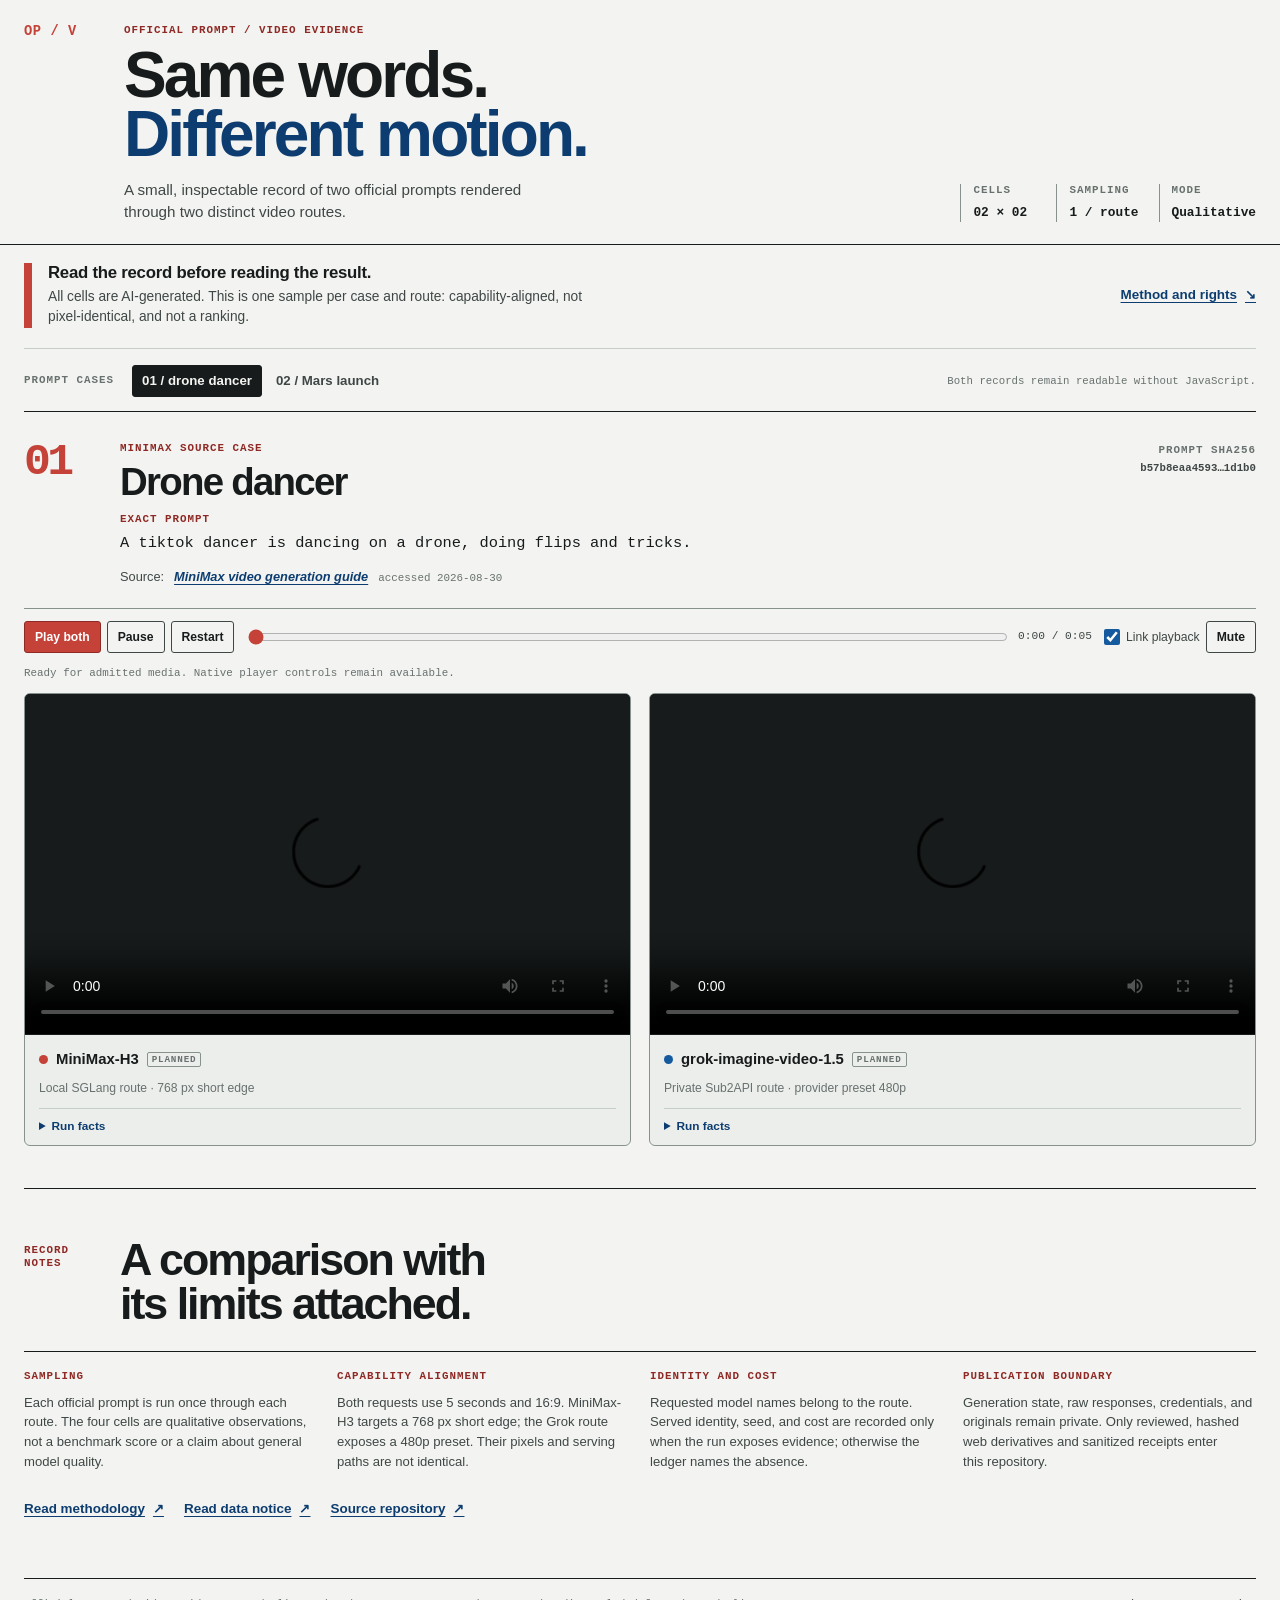
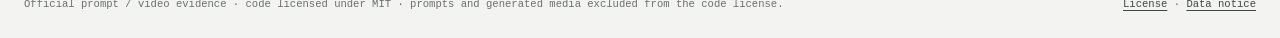
==== video/index.html @ eafdeac8 "feat: add official video evidence gallery" ====
<!doctype html>
<html lang="en">
  <head>
    <meta charset="utf-8">
    <meta name="viewport" content="width=device-width, initial-scale=1">
    <meta name="description" content="A qualitative, capability-aligned comparison of two official video prompts across MiniMax-H3 and grok-imagine-video-1.5.">
    <meta name="referrer" content="no-referrer">
    <meta http-equiv="Content-Security-Policy" content="default-src 'self'; base-uri 'none'; connect-src 'none'; font-src 'self'; form-action 'none'; frame-ancestors 'none'; img-src 'self' data:; media-src 'self'; object-src 'none'; script-src 'self'; style-src 'self'">
    <title>Official prompt / video evidence</title>
    <link rel="stylesheet" href="assets/site.css">
  </head>
  <body>
    <a class="skip-link" href="#comparison">Skip to comparison</a>
    <header class="site-header">
      <div class="shell header-grid">
        <div class="masthead-mark" aria-hidden="true">OP / V</div>
        <div class="masthead-copy">
          <p class="eyebrow">Official prompt / video evidence</p>
          <h1>Same words.<br><span>Different motion.</span></h1>
          <p class="intro">A small, inspectable record of two official prompts rendered through two distinct video routes.</p>
        </div>
        <dl class="header-ledger" aria-label="Repository record">
          <div><dt>Cells</dt><dd>02 × 02</dd></div>
          <div><dt>Sampling</dt><dd>1 / route</dd></div>
          <div><dt>Mode</dt><dd>Qualitative</dd></div>
        </dl>
      </div>
    </header>

    <main id="comparison" class="shell">
      <section class="notice" aria-labelledby="notice-title">
        <div class="notice-rule" aria-hidden="true"></div>
        <div>
          <h2 id="notice-title">Read the record before reading the result.</h2>
          <p>All cells are AI-generated. This is one sample per case and route: capability-aligned, not pixel-identical, and not a ranking.</p>
        </div>
        <a class="text-link" href="#methodology">Method and rights <span aria-hidden="true">↘</span></a>
      </section>

      <nav class="case-nav" aria-label="Prompt cases" data-case-tabs>
        <span class="case-nav-label">Prompt cases</span>
        <div class="case-nav-links">
          <a href="#case-minimax-official-01" data-case-tab="case-minimax-official-01" aria-current="true">01 / drone dancer</a>
          <a href="#case-xai-official-01" data-case-tab="case-xai-official-01">02 / Mars launch</a>
        </div>
        <span class="case-nav-note">Both records remain readable without JavaScript.</span>
      </nav>

      <section class="case-list" aria-label="Official prompt comparisons">
        <article id="case-minimax-official-01" class="case-panel" data-case-panel="case-minimax-official-01">
          <header class="case-heading">
            <div class="case-number" aria-hidden="true">01</div>
            <div class="case-heading-copy">
              <p class="eyebrow">MiniMax source case</p>
              <h2>Drone dancer</h2>
              <p class="prompt-text"><span class="prompt-label">Exact prompt</span>A tiktok dancer is dancing on a drone, doing flips and tricks.</p>
              <p class="citation">Source: <cite><a href="https://platform.minimax.io/docs/guides/video-generation" rel="noreferrer">MiniMax video generation guide</a></cite><span class="citation-date">accessed 2026-08-30</span></p>
            </div>
            <p class="case-hash">prompt sha256<br><code>b57b8eaa4593…1d1b0</code></p>
          </header>

          <section class="video-comparison" data-video-comparison aria-label="Drone dancer output comparison">
            <div class="comparison-toolbar">
              <div class="toolbar-group toolbar-transport" aria-label="Linked playback controls">
                <button type="button" class="control control-primary" data-video-action="play">Play both</button>
                <button type="button" class="control" data-video-action="pause">Pause</button>
                <button type="button" class="control" data-video-action="restart">Restart</button>
              </div>
              <label class="range-wrap">
                <span class="sr-only">Linked timeline</span>
                <input type="range" data-video-seek min="0" max="1000" value="0" step="1" aria-label="Linked timeline, 0 percent">
              </label>
              <output class="time-readout" data-video-time>0:00 / 0:05</output>
              <div class="toolbar-group toolbar-options">
                <label class="check-control"><input type="checkbox" data-video-link checked> <span>Link playback</span></label>
                <button type="button" class="control" data-video-action="mute" aria-pressed="false">Mute</button>
              </div>
            </div>
            <p class="live-status" data-video-status role="status" aria-live="polite">Ready for admitted media. Native player controls remain available.</p>

            <div class="video-grid">
              <figure class="video-cell" data-case-id="minimax-official-01" data-route-id="minimax-h3" data-state="planned">
                <div class="media-frame">
                  <div class="planned-frame" aria-hidden="true"><span class="frame-index">A</span><span>Asset pending admission</span><span class="frame-line"></span></div>
                  <video controls playsinline preload="metadata" poster="media/minimax-official-01--minimax-h3.poster.webp" data-video-player data-provider="MiniMax-H3" aria-label="MiniMax-H3 output for the drone dancer prompt">
                    <source src="media/minimax-official-01--minimax-h3.mp4" type="video/mp4">
                    This MiniMax-H3 video is planned and will appear after private review and admission.
                  </video>
                </div>
                <figcaption>
                  <div class="provider-line"><span class="provider-dot provider-dot-red" aria-hidden="true"></span><strong>MiniMax-H3</strong><span class="state-tag">PLANNED</span></div>
                  <p>Local SGLang route · 768 px short edge</p>
                </figcaption>
                <details class="facts">
                  <summary>Run facts</summary>
                  <dl class="facts-list">
                    <div><dt>Requested</dt><dd>MiniMax-H3</dd></div>
                    <div><dt>Served identity</dt><dd>Recorded at admission</dd></div>
                    <div><dt>Route</dt><dd>Local SGLang · loopback</dd></div>
                    <div><dt>Parameters</dt><dd>5 s · 16:9 · 768 px short edge</dd></div>
                    <div><dt>Seed</dt><dd>Route does not accept seed</dd></div>
                    <div><dt>Cost</dt><dd>Local compute not priced</dd></div>
                  </dl>
                </details>
              </figure>

              <figure class="video-cell" data-case-id="minimax-official-01" data-route-id="grok-video" data-state="planned">
                <div class="media-frame">
                  <div class="planned-frame" aria-hidden="true"><span class="frame-index">B</span><span>Asset pending admission</span><span class="frame-line"></span></div>
                  <video controls playsinline preload="metadata" poster="media/minimax-official-01--grok-video.poster.webp" data-video-player data-provider="grok-imagine-video-1.5" aria-label="grok-imagine-video-1.5 output for the drone dancer prompt">
                    <source src="media/minimax-official-01--grok-video.mp4" type="video/mp4">
                    This grok-imagine-video-1.5 video is planned and will appear after private review and admission.
                  </video>
                </div>
                <figcaption>
                  <div class="provider-line"><span class="provider-dot provider-dot-blue" aria-hidden="true"></span><strong>grok-imagine-video-1.5</strong><span class="state-tag">PLANNED</span></div>
                  <p>Private Sub2API route · provider preset 480p</p>
                </figcaption>
                <details class="facts">
                  <summary>Run facts</summary>
                  <dl class="facts-list">
                    <div><dt>Requested</dt><dd>grok-imagine-video-1.5</dd></div>
                    <div><dt>Served identity</dt><dd>Recorded at admission</dd></div>
                    <div><dt>Route</dt><dd>Private Sub2API · video generations</dd></div>
                    <div><dt>Parameters</dt><dd>5 s · 16:9 · provider preset 480p</dd></div>
                    <div><dt>Seed</dt><dd>Provider-assigned, not exposed</dd></div>
                    <div><dt>Cost</dt><dd>Paid route amount not exposed</dd></div>
                  </dl>
                </details>
              </figure>
            </div>
          </section>
        </article>

        <article id="case-xai-official-01" class="case-panel" data-case-panel="case-xai-official-01">
          <header class="case-heading">
            <div class="case-number" aria-hidden="true">02</div>
            <div class="case-heading-copy">
              <p class="eyebrow">xAI source case</p>
              <h2>Mars launch</h2>
              <p class="prompt-text"><span class="prompt-label">Exact prompt</span>A glowing crystal-powered rocket launching from the red dunes of Mars, ancient alien ruins lighting up in the background as it soars into a sky full of unfamiliar constellations</p>
              <p class="citation">Source: <cite><a href="https://docs.x.ai/developers/model-capabilities/video/generation" rel="noreferrer">xAI video generation guide</a></cite><span class="citation-date">accessed 2026-08-30</span></p>
            </div>
            <p class="case-hash">prompt sha256<br><code>4581e2710884…f54e67</code></p>
          </header>

          <section class="video-comparison" data-video-comparison aria-label="Mars launch output comparison">
            <div class="comparison-toolbar">
              <div class="toolbar-group toolbar-transport" aria-label="Linked playback controls">
                <button type="button" class="control control-primary" data-video-action="play">Play both</button>
                <button type="button" class="control" data-video-action="pause">Pause</button>
                <button type="button" class="control" data-video-action="restart">Restart</button>
              </div>
              <label class="range-wrap">
                <span class="sr-only">Linked timeline</span>
                <input type="range" data-video-seek min="0" max="1000" value="0" step="1" aria-label="Linked timeline, 0 percent">
              </label>
              <output class="time-readout" data-video-time>0:00 / 0:05</output>
              <div class="toolbar-group toolbar-options">
                <label class="check-control"><input type="checkbox" data-video-link checked> <span>Link playback</span></label>
                <button type="button" class="control" data-video-action="mute" aria-pressed="false">Mute</button>
              </div>
            </div>
            <p class="live-status" data-video-status role="status" aria-live="polite">Ready for admitted media. Native player controls remain available.</p>

            <div class="video-grid">
              <figure class="video-cell" data-case-id="xai-official-01" data-route-id="minimax-h3" data-state="planned">
                <div class="media-frame">
                  <div class="planned-frame" aria-hidden="true"><span class="frame-index">A</span><span>Asset pending admission</span><span class="frame-line"></span></div>
                  <video controls playsinline preload="metadata" poster="media/xai-official-01--minimax-h3.poster.webp" data-video-player data-provider="MiniMax-H3" aria-label="MiniMax-H3 output for the Mars launch prompt">
                    <source src="media/xai-official-01--minimax-h3.mp4" type="video/mp4">
                    This MiniMax-H3 video is planned and will appear after private review and admission.
                  </video>
                </div>
                <figcaption>
                  <div class="provider-line"><span class="provider-dot provider-dot-red" aria-hidden="true"></span><strong>MiniMax-H3</strong><span class="state-tag">PLANNED</span></div>
                  <p>Local SGLang route · 768 px short edge</p>
                </figcaption>
                <details class="facts">
                  <summary>Run facts</summary>
                  <dl class="facts-list">
                    <div><dt>Requested</dt><dd>MiniMax-H3</dd></div>
                    <div><dt>Served identity</dt><dd>Recorded at admission</dd></div>
                    <div><dt>Route</dt><dd>Local SGLang · loopback</dd></div>
                    <div><dt>Parameters</dt><dd>5 s · 16:9 · 768 px short edge</dd></div>
                    <div><dt>Seed</dt><dd>Route does not accept seed</dd></div>
                    <div><dt>Cost</dt><dd>Local compute not priced</dd></div>
                  </dl>
                </details>
              </figure>

              <figure class="video-cell" data-case-id="xai-official-01" data-route-id="grok-video" data-state="planned">
                <div class="media-frame">
                  <div class="planned-frame" aria-hidden="true"><span class="frame-index">B</span><span>Asset pending admission</span><span class="frame-line"></span></div>
                  <video controls playsinline preload="metadata" poster="media/xai-official-01--grok-video.poster.webp" data-video-player data-provider="grok-imagine-video-1.5" aria-label="grok-imagine-video-1.5 output for the Mars launch prompt">
                    <source src="media/xai-official-01--grok-video.mp4" type="video/mp4">
                    This grok-imagine-video-1.5 video is planned and will appear after private review and admission.
                  </video>
                </div>
                <figcaption>
                  <div class="provider-line"><span class="provider-dot provider-dot-blue" aria-hidden="true"></span><strong>grok-imagine-video-1.5</strong><span class="state-tag">PLANNED</span></div>
                  <p>Private Sub2API route · provider preset 480p</p>
                </figcaption>
                <details class="facts">
                  <summary>Run facts</summary>
                  <dl class="facts-list">
                    <div><dt>Requested</dt><dd>grok-imagine-video-1.5</dd></div>
                    <div><dt>Served identity</dt><dd>Recorded at admission</dd></div>
                    <div><dt>Route</dt><dd>Private Sub2API · video generations</dd></div>
                    <div><dt>Parameters</dt><dd>5 s · 16:9 · provider preset 480p</dd></div>
                    <div><dt>Seed</dt><dd>Provider-assigned, not exposed</dd></div>
                    <div><dt>Cost</dt><dd>Paid route amount not exposed</dd></div>
                  </dl>
                </details>
              </figure>
            </div>
          </section>
        </article>
      </section>

      <section class="methodology" id="methodology" aria-labelledby="methodology-title">
        <div class="methodology-heading">
          <p class="eyebrow">Record notes</p>
          <h2 id="methodology-title">A comparison with its limits attached.</h2>
        </div>
        <div class="methodology-grid">
          <div>
            <h3>Sampling</h3>
            <p>Each official prompt is run once through each route. The four cells are qualitative observations, not a benchmark score or a claim about general model quality.</p>
          </div>
          <div>
            <h3>Capability alignment</h3>
            <p>Both requests use 5 seconds and 16:9. MiniMax-H3 targets a 768 px short edge; the Grok route exposes a 480p preset. Their pixels and serving paths are not identical.</p>
          </div>
          <div>
            <h3>Identity and cost</h3>
            <p>Requested model names belong to the route. Served identity, seed, and cost are recorded only when the run exposes evidence; otherwise the ledger names the absence.</p>
          </div>
          <div>
            <h3>Publication boundary</h3>
            <p>Generation state, raw responses, credentials, and originals remain private. Only reviewed, hashed web derivatives and sanitized receipts enter this repository.</p>
          </div>
        </div>
        <p class="methodology-links"><a class="text-link" href="METHODOLOGY.md">Read methodology <span aria-hidden="true">↗</span></a><a class="text-link" href="DATA_NOTICE.md">Read data notice <span aria-hidden="true">↗</span></a><a class="text-link" href="https://github.com/oldwinter/official-prompt-video-gallery" rel="noreferrer">Source repository <span aria-hidden="true">↗</span></a></p>
      </section>
    </main>

    <footer class="site-footer shell">
      <p>Official prompt / video evidence · code licensed under MIT · prompts and generated media excluded from the code license.</p>
      <p><a href="LICENSE">License</a> <span aria-hidden="true">·</span> <a href="DATA_NOTICE.md">Data notice</a></p>
    </footer>

    <script type="module" src="assets/video-controls.js"></script>
  </body>
</html>
---- video/assets/site.css ----
:root {
  --paper: #f3f4f1;
  --paper-deep: #e6e9e5;
  --paper-quiet: #eceeeb;
  --ink: #171b1b;
  --ink-soft: #3f4746;
  --muted: #68716f;
  --line: #c5cdca;
  --line-strong: #87928f;
  --signal: #c44238;
  --signal-dark: #8f2925;
  --cobalt: #155a9f;
  --cobalt-dark: #0d3d70;
  --white: #ffffff;
  --focus: #0b5fcc;
  --radius-control: 3px;
  --radius-frame: 6px;
  --shadow-menu: 0 12px 28px rgba(23, 27, 27, 0.14);
}

* {
  box-sizing: border-box;
}

html {
  background: var(--paper);
  color: var(--ink);
  scroll-behavior: smooth;
}

body {
  min-width: 320px;
  margin: 0;
  background: var(--paper);
  font-family: "IBM Plex Sans", "Helvetica Neue", sans-serif;
  font-size: 1rem;
  line-height: 1.5;
  text-wrap: pretty;
}

a {
  color: inherit;
}

a:focus-visible,
button:focus-visible,
input:focus-visible,
summary:focus-visible,
video:focus-visible {
  outline: 3px solid var(--focus);
  outline-offset: 3px;
}

button,
input {
  font: inherit;
}

button {
  cursor: pointer;
}

button:disabled {
  cursor: not-allowed;
  opacity: 0.52;
}

.shell {
  width: min(1240px, calc(100% - 48px));
  margin-inline: auto;
}

.skip-link {
  position: fixed;
  z-index: 20;
  top: 12px;
  left: 16px;
  padding: 8px 12px;
  transform: translateY(-180%);
  border: 2px solid var(--ink);
  background: var(--paper);
  color: var(--ink);
  font-weight: 650;
  text-decoration: none;
}

.skip-link:focus {
  transform: translateY(0);
}

.site-header {
  border-bottom: 1px solid var(--ink);
  background: var(--paper);
}

.header-grid {
  display: grid;
  grid-template-columns: 72px minmax(0, 1fr) auto;
  gap: 28px;
  align-items: end;
  min-height: 132px;
  padding-block: 24px 20px;
}

.masthead-mark {
  align-self: start;
  color: var(--signal);
  font-family: "IBM Plex Mono", "SFMono-Regular", Consolas, monospace;
  font-size: 0.86rem;
  font-weight: 700;
  letter-spacing: 0.04em;
  line-height: 1.1;
}

.eyebrow,
.case-nav-label,
.prompt-label,
.frame-index,
.state-tag,
.header-ledger dt,
.case-hash,
.facts-list dt,
.methodology-grid h3 {
  font-family: "IBM Plex Mono", "SFMono-Regular", Consolas, monospace;
  font-size: 0.68rem;
  font-weight: 700;
  letter-spacing: 0.09em;
  line-height: 1.25;
  text-transform: uppercase;
}

.eyebrow {
  margin: 0 0 8px;
  color: var(--signal-dark);
}

.masthead-copy h1 {
  max-width: 14ch;
  margin: 0;
  font-size: clamp(2.15rem, 5vw, 4.15rem);
  font-weight: 680;
  letter-spacing: -0.045em;
  line-height: 0.93;
  text-wrap: balance;
}

.masthead-copy h1 span {
  color: var(--cobalt-dark);
}

.intro {
  max-width: 48ch;
  margin: 14px 0 0;
  color: var(--ink-soft);
  font-size: 0.95rem;
}

.header-ledger {
  display: grid;
  grid-template-columns: repeat(3, auto);
  gap: 20px;
  margin: 0;
  padding: 0 0 2px;
}

.header-ledger div {
  min-width: 76px;
  border-left: 1px solid var(--line-strong);
  padding-left: 12px;
}

.header-ledger dt {
  margin-bottom: 5px;
  color: var(--muted);
}

.header-ledger dd {
  margin: 0;
  color: var(--ink);
  font-family: "IBM Plex Mono", "SFMono-Regular", Consolas, monospace;
  font-size: 0.8rem;
  font-weight: 700;
}

.notice {
  display: grid;
  grid-template-columns: 8px minmax(0, 1fr) auto;
  gap: 16px;
  align-items: center;
  border-bottom: 1px solid var(--line);
  padding: 18px 0 20px;
}

.notice-rule {
  align-self: stretch;
  min-height: 46px;
  background: var(--signal);
}

.notice h2 {
  margin: 0;
  font-size: 1.05rem;
  font-weight: 650;
  letter-spacing: -0.015em;
  line-height: 1.15;
}

.notice p {
  max-width: 72ch;
  margin: 4px 0 0;
  color: var(--ink-soft);
  font-size: 0.86rem;
}

.text-link {
  display: inline-flex;
  gap: 8px;
  align-items: baseline;
  color: var(--cobalt-dark);
  font-size: 0.84rem;
  font-weight: 650;
  text-underline-offset: 3px;
}

.text-link:hover {
  color: var(--signal-dark);
}

.case-nav {
  display: flex;
  gap: 18px;
  align-items: center;
  border-bottom: 1px solid var(--ink);
  padding: 16px 0 14px;
}

.case-nav-label {
  flex: 0 0 auto;
  color: var(--muted);
}

.case-nav-links {
  display: flex;
  gap: 4px;
  flex-wrap: wrap;
}

.case-nav-links a {
  display: inline-block;
  border: 1px solid transparent;
  border-radius: var(--radius-control);
  padding: 5px 9px;
  color: var(--ink-soft);
  font-size: 0.83rem;
  font-weight: 650;
  text-decoration: none;
  transition: background-color 160ms ease, border-color 160ms ease, color 160ms ease;
}

.case-nav-links a:hover,
.case-nav-links a[aria-current="true"] {
  border-color: var(--ink);
  background: var(--ink);
  color: var(--paper);
}

.case-nav-note {
  margin-left: auto;
  color: var(--muted);
  font-family: "IBM Plex Mono", "SFMono-Regular", Consolas, monospace;
  font-size: 0.67rem;
  text-align: right;
}

.case-list {
  padding-top: 0;
}

.case-panel {
  border-bottom: 1px solid var(--ink);
  padding: 30px 0 42px;
}

.case-panel[hidden] {
  display: none;
}

.case-heading {
  display: grid;
  grid-template-columns: 72px minmax(0, 1fr) minmax(145px, auto);
  gap: 24px;
  align-items: start;
  margin-bottom: 22px;
}

.case-number {
  color: var(--signal);
  font-family: "IBM Plex Mono", "SFMono-Regular", Consolas, monospace;
  font-size: 2.8rem;
  font-weight: 700;
  letter-spacing: -0.08em;
  line-height: 0.9;
}

.case-heading h2 {
  margin: 0;
  color: var(--ink);
  font-size: clamp(1.65rem, 3vw, 2.55rem);
  font-weight: 670;
  letter-spacing: -0.045em;
  line-height: 0.98;
  text-wrap: balance;
}

.prompt-text {
  max-width: 70ch;
  margin: 12px 0 0;
  color: var(--ink);
  font-family: "IBM Plex Mono", "SFMono-Regular", Consolas, monospace;
  font-size: clamp(0.82rem, 1.2vw, 0.96rem);
  line-height: 1.5;
}

.prompt-label {
  display: block;
  margin-bottom: 5px;
  color: var(--signal-dark);
}

.citation {
  display: flex;
  gap: 10px;
  align-items: baseline;
  flex-wrap: wrap;
  margin: 12px 0 0;
  color: var(--ink-soft);
  font-size: 0.8rem;
}

.citation a {
  color: var(--cobalt-dark);
  font-weight: 650;
  text-underline-offset: 3px;
}

.citation-date {
  color: var(--muted);
  font-family: "IBM Plex Mono", "SFMono-Regular", Consolas, monospace;
  font-size: 0.68rem;
}

.case-hash {
  margin: 2px 0 0;
  color: var(--muted);
  text-align: right;
}

.case-hash code {
  display: inline-block;
  margin-top: 5px;
  color: var(--ink-soft);
  font: inherit;
  font-size: 0.67rem;
  letter-spacing: 0;
  text-transform: none;
}

.video-comparison {
  border-top: 1px solid var(--line-strong);
}

.comparison-toolbar {
  display: grid;
  grid-template-columns: auto minmax(130px, 1fr) auto auto;
  gap: 12px;
  align-items: center;
  padding: 12px 0;
}

.toolbar-group {
  display: flex;
  gap: 6px;
  align-items: center;
  flex-wrap: wrap;
}

.toolbar-options {
  justify-content: flex-end;
}

.control {
  min-height: 32px;
  border: 1px solid var(--ink-soft);
  border-radius: var(--radius-control);
  padding: 5px 10px;
  background: transparent;
  color: var(--ink);
  font-size: 0.76rem;
  font-weight: 650;
  transition: background-color 160ms ease, color 160ms ease, border-color 160ms ease, transform 160ms ease;
}

.control:hover {
  border-color: var(--ink);
  background: var(--paper-deep);
}

.control:active {
  transform: translateY(1px);
}

.control-primary {
  border-color: var(--signal-dark);
  background: var(--signal);
  color: var(--white);
}

.control-primary:hover {
  border-color: var(--signal-dark);
  background: var(--signal-dark);
  color: var(--white);
}

.check-control {
  display: inline-flex;
  gap: 6px;
  align-items: center;
  color: var(--ink-soft);
  font-size: 0.76rem;
  white-space: nowrap;
}

.check-control input {
  width: 16px;
  height: 16px;
  margin: 0;
  accent-color: var(--cobalt);
}

.range-wrap {
  display: block;
  min-width: 90px;
}

[data-video-seek] {
  display: block;
  width: 100%;
  accent-color: var(--signal);
}

.time-readout {
  min-width: 72px;
  color: var(--ink-soft);
  font-family: "IBM Plex Mono", "SFMono-Regular", Consolas, monospace;
  font-size: 0.7rem;
  text-align: right;
  white-space: nowrap;
}

.live-status {
  min-height: 1.4em;
  margin: 0 0 12px;
  color: var(--muted);
  font-family: "IBM Plex Mono", "SFMono-Regular", Consolas, monospace;
  font-size: 0.68rem;
}

.live-status[data-status-kind="error"] {
  color: var(--signal-dark);
}

.live-status[data-status-kind="active"] {
  color: var(--cobalt-dark);
}

.video-grid {
  display: grid;
  grid-template-columns: repeat(2, minmax(0, 1fr));
  gap: 18px;
}

.video-cell {
  min-width: 0;
  margin: 0;
  border: 1px solid var(--line-strong);
  border-radius: var(--radius-frame);
  background: var(--paper-quiet);
  overflow: hidden;
}

.media-frame {
  position: relative;
  aspect-ratio: 16 / 9;
  min-height: 150px;
  background: var(--ink);
  overflow: hidden;
}

.media-frame video {
  position: relative;
  z-index: 1;
  display: block;
  width: 100%;
  height: 100%;
  border: 0;
  background: var(--ink);
  object-fit: contain;
}

.planned-frame {
  position: absolute;
  z-index: 0;
  inset: 0;
  display: grid;
  grid-template-columns: auto 1fr;
  grid-template-rows: 1fr auto;
  gap: 12px;
  align-items: end;
  padding: 16px;
  background: var(--ink);
  color: var(--paper);
  font-family: "IBM Plex Mono", "SFMono-Regular", Consolas, monospace;
  font-size: 0.74rem;
  letter-spacing: 0.02em;
}

.planned-frame .frame-index {
  align-self: start;
  color: var(--signal);
  font-size: 1rem;
}

.frame-line {
  grid-column: 1 / -1;
  width: 100%;
  height: 1px;
  background: var(--line-strong);
}

.video-cell[data-state="generated"] .planned-frame {
  display: none;
}

.video-cell figcaption {
  padding: 13px 14px 11px;
}

.provider-line {
  display: flex;
  gap: 8px;
  align-items: center;
  min-height: 1.5em;
}

.provider-line strong {
  min-width: 0;
  overflow-wrap: anywhere;
  font-size: 0.93rem;
  font-weight: 700;
  line-height: 1.15;
}

.provider-dot {
  display: inline-block;
  flex: 0 0 auto;
  width: 9px;
  height: 9px;
  border-radius: 50%;
}

.provider-dot-red {
  background: var(--signal);
}

.provider-dot-blue {
  background: var(--cobalt);
}

.state-tag {
  flex: 0 0 auto;
  border: 1px solid var(--line-strong);
  border-radius: 2px;
  padding: 2px 4px;
  color: var(--muted);
  font-size: 0.58rem;
  line-height: 1;
}

.video-cell figcaption > p {
  margin: 7px 0 0;
  color: var(--muted);
  font-size: 0.76rem;
}

.facts {
  border-top: 1px solid var(--line);
  margin: 0 14px;
}

.facts summary {
  padding: 9px 0;
  color: var(--cobalt-dark);
  cursor: pointer;
  font-size: 0.74rem;
  font-weight: 650;
}

.facts-list {
  display: grid;
  gap: 7px;
  margin: 0 0 14px;
}

.facts-list div {
  display: grid;
  grid-template-columns: 112px minmax(0, 1fr);
  gap: 9px;
  padding-top: 7px;
  border-top: 1px solid var(--line);
}

.facts-list dt {
  color: var(--muted);
  font-size: 0.59rem;
}

.facts-list dd {
  margin: 0;
  color: var(--ink-soft);
  font-size: 0.76rem;
}

.methodology {
  padding: 48px 0 58px;
}

.methodology-heading {
  display: grid;
  grid-template-columns: 72px minmax(0, 1fr);
  gap: 24px;
  align-items: start;
  margin-bottom: 25px;
}

.methodology-heading .eyebrow {
  margin-top: 7px;
}

.methodology h2 {
  max-width: 20ch;
  margin: 0;
  font-size: clamp(1.7rem, 3.5vw, 2.9rem);
  font-weight: 670;
  letter-spacing: -0.045em;
  line-height: 1;
  text-wrap: balance;
}

.methodology-grid {
  display: grid;
  grid-template-columns: repeat(4, minmax(0, 1fr));
  gap: 20px;
  border-top: 1px solid var(--ink);
  padding-top: 18px;
}

.methodology-grid h3 {
  margin: 0 0 9px;
  color: var(--signal-dark);
}

.methodology-grid p {
  margin: 0;
  color: var(--ink-soft);
  font-size: 0.82rem;
}

.methodology-links {
  display: flex;
  gap: 20px;
  flex-wrap: wrap;
  margin: 28px 0 0;
}

.site-footer {
  display: flex;
  gap: 20px;
  justify-content: space-between;
  border-top: 1px solid var(--ink);
  padding-block: 18px 26px;
  color: var(--muted);
  font-family: "IBM Plex Mono", "SFMono-Regular", Consolas, monospace;
  font-size: 0.66rem;
}

.site-footer p {
  margin: 0;
}

.site-footer a {
  color: var(--ink-soft);
  text-underline-offset: 3px;
}

.sr-only {
  position: absolute;
  width: 1px;
  height: 1px;
  padding: 0;
  margin: -1px;
  overflow: hidden;
  clip: rect(0, 0, 0, 0);
  white-space: nowrap;
  border: 0;
}

@media (max-width: 900px) {
  .header-grid {
    grid-template-columns: 56px minmax(0, 1fr);
  }

  .header-ledger {
    grid-column: 2;
    justify-self: start;
    margin-top: 4px;
  }

  .case-heading {
    grid-template-columns: 56px minmax(0, 1fr);
  }

  .case-hash {
    grid-column: 2;
    text-align: left;
  }

  .methodology-grid {
    grid-template-columns: repeat(2, minmax(0, 1fr));
    row-gap: 26px;
  }
}

@media (max-width: 680px) {
  .shell {
    width: min(100% - 32px, 1240px);
  }

  .header-grid {
    gap: 16px;
    min-height: 0;
    padding-block: 18px 17px;
  }

  .masthead-copy h1 {
    font-size: clamp(2rem, 11vw, 3.2rem);
  }

  .header-ledger {
    gap: 12px;
  }

  .header-ledger div {
    min-width: 68px;
    padding-left: 8px;
  }

  .notice {
    grid-template-columns: 6px minmax(0, 1fr);
  }

  .notice .text-link {
    grid-column: 2;
  }

  .case-nav {
    display: grid;
    grid-template-columns: auto 1fr;
    gap: 9px 12px;
  }

  .case-nav-note {
    grid-column: 2;
    margin: 0;
    text-align: left;
  }

  .case-panel {
    padding-top: 24px;
  }

  .case-heading {
    gap: 14px;
    margin-bottom: 18px;
  }

  .case-number {
    font-size: 2.25rem;
  }

  .comparison-toolbar {
    grid-template-columns: 1fr auto;
    gap: 9px;
  }

  .toolbar-transport {
    grid-column: 1 / -1;
  }

  .range-wrap {
    grid-column: 1;
  }

  .toolbar-options {
    grid-column: 1 / -1;
    justify-content: space-between;
  }

  .video-grid {
    gap: 14px;
  }
}

@media (max-width: 560px) {
  .video-grid {
    grid-template-columns: 1fr;
  }

  .media-frame {
    min-height: 180px;
  }

  .methodology {
    padding-top: 38px;
  }

  .methodology-heading {
    grid-template-columns: 1fr;
    gap: 8px;
  }

  .methodology-heading .eyebrow {
    margin-top: 0;
  }

  .methodology-grid {
    grid-template-columns: 1fr;
    row-gap: 20px;
  }

  .site-footer {
    display: block;
  }

  .site-footer p + p {
    margin-top: 10px;
  }
}

@media (prefers-reduced-motion: reduce) {
  html {
    scroll-behavior: auto;
  }

  *,
  *::before,
  *::after {
    animation-duration: 0.01ms !important;
    animation-iteration-count: 1 !important;
    transition-duration: 0.01ms !important;
    scroll-behavior: auto !important;
  }
}

@media print {
  .skip-link,
  .comparison-toolbar,
  .live-status,
  .case-nav-note {
    display: none;
  }

  .case-panel[hidden] {
    display: block;
  }

  .media-frame {
    border: 1px solid var(--ink);
  }
}
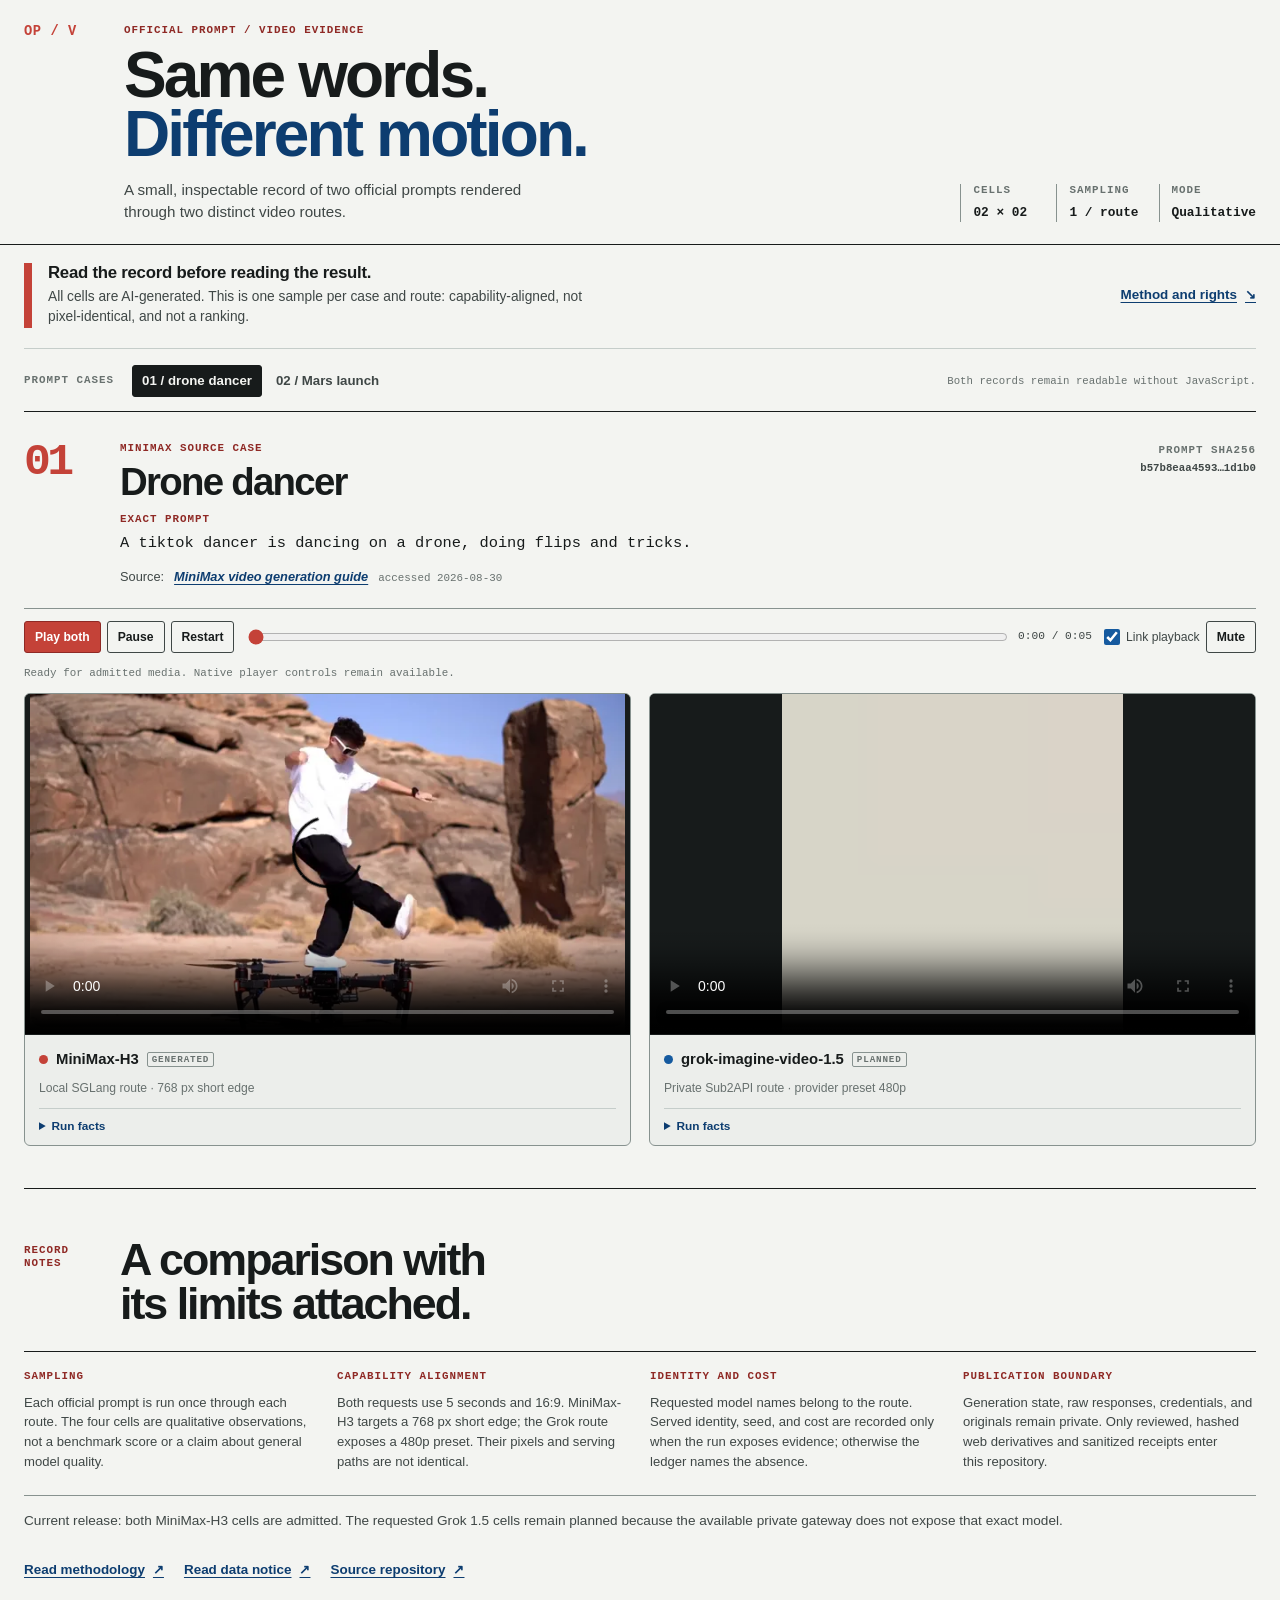
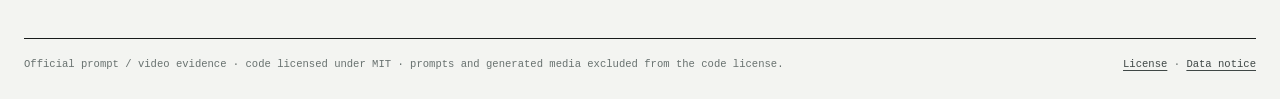
==== commit 1a89931a: "feat: admit local H3 evidence and harden capture" ====
--- a/video/index.html
+++ b/video/index.html
@@ -79,16 +79,16 @@
             <p class="live-status" data-video-status role="status" aria-live="polite">Ready for admitted media. Native player controls remain available.</p>
 
             <div class="video-grid">
-              <figure class="video-cell" data-case-id="minimax-official-01" data-route-id="minimax-h3" data-state="planned">
-                <div class="media-frame">
-                  <div class="planned-frame" aria-hidden="true"><span class="frame-index">A</span><span>Asset pending admission</span><span class="frame-line"></span></div>
+              <figure class="video-cell" data-case-id="minimax-official-01" data-route-id="minimax-h3" data-state="generated">
+                <div class="media-frame">
+                  <div class="planned-frame" aria-hidden="true"><span class="frame-index">A</span><span>Admitted output</span><span class="frame-line"></span></div>
                   <video controls playsinline preload="metadata" poster="media/minimax-official-01--minimax-h3.poster.webp" data-video-player data-provider="MiniMax-H3" aria-label="MiniMax-H3 output for the drone dancer prompt">
                     <source src="media/minimax-official-01--minimax-h3.mp4" type="video/mp4">
-                    This MiniMax-H3 video is planned and will appear after private review and admission.
-                  </video>
-                </div>
-                <figcaption>
-                  <div class="provider-line"><span class="provider-dot provider-dot-red" aria-hidden="true"></span><strong>MiniMax-H3</strong><span class="state-tag">PLANNED</span></div>
+                    This MiniMax-H3 video is admitted and available with native controls.
+                  </video>
+                </div>
+                <figcaption>
+                  <div class="provider-line"><span class="provider-dot provider-dot-red" aria-hidden="true"></span><strong>MiniMax-H3</strong><span class="state-tag">GENERATED</span></div>
                   <p>Local SGLang route · 768 px short edge</p>
                 </figcaption>
                 <details class="facts">
@@ -107,8 +107,7 @@
               <figure class="video-cell" data-case-id="minimax-official-01" data-route-id="grok-video" data-state="planned">
                 <div class="media-frame">
                   <div class="planned-frame" aria-hidden="true"><span class="frame-index">B</span><span>Asset pending admission</span><span class="frame-line"></span></div>
-                  <video controls playsinline preload="metadata" poster="media/minimax-official-01--grok-video.poster.webp" data-video-player data-provider="grok-imagine-video-1.5" aria-label="grok-imagine-video-1.5 output for the drone dancer prompt">
-                    <source src="media/minimax-official-01--grok-video.mp4" type="video/mp4">
+                  <video controls playsinline preload="metadata" poster="assets/planned-video.webp" data-asset-path="media/minimax-official-01--grok-video.mp4" data-poster-path="media/minimax-official-01--grok-video.poster.webp" data-video-player data-provider="grok-imagine-video-1.5" aria-label="grok-imagine-video-1.5 output for the drone dancer prompt">
                     This grok-imagine-video-1.5 video is planned and will appear after private review and admission.
                   </video>
                 </div>
@@ -164,16 +163,16 @@
             <p class="live-status" data-video-status role="status" aria-live="polite">Ready for admitted media. Native player controls remain available.</p>
 
             <div class="video-grid">
-              <figure class="video-cell" data-case-id="xai-official-01" data-route-id="minimax-h3" data-state="planned">
-                <div class="media-frame">
-                  <div class="planned-frame" aria-hidden="true"><span class="frame-index">A</span><span>Asset pending admission</span><span class="frame-line"></span></div>
+              <figure class="video-cell" data-case-id="xai-official-01" data-route-id="minimax-h3" data-state="generated">
+                <div class="media-frame">
+                  <div class="planned-frame" aria-hidden="true"><span class="frame-index">A</span><span>Admitted output</span><span class="frame-line"></span></div>
                   <video controls playsinline preload="metadata" poster="media/xai-official-01--minimax-h3.poster.webp" data-video-player data-provider="MiniMax-H3" aria-label="MiniMax-H3 output for the Mars launch prompt">
                     <source src="media/xai-official-01--minimax-h3.mp4" type="video/mp4">
-                    This MiniMax-H3 video is planned and will appear after private review and admission.
-                  </video>
-                </div>
-                <figcaption>
-                  <div class="provider-line"><span class="provider-dot provider-dot-red" aria-hidden="true"></span><strong>MiniMax-H3</strong><span class="state-tag">PLANNED</span></div>
+                    This MiniMax-H3 video is admitted and available with native controls.
+                  </video>
+                </div>
+                <figcaption>
+                  <div class="provider-line"><span class="provider-dot provider-dot-red" aria-hidden="true"></span><strong>MiniMax-H3</strong><span class="state-tag">GENERATED</span></div>
                   <p>Local SGLang route · 768 px short edge</p>
                 </figcaption>
                 <details class="facts">
@@ -192,8 +191,7 @@
               <figure class="video-cell" data-case-id="xai-official-01" data-route-id="grok-video" data-state="planned">
                 <div class="media-frame">
                   <div class="planned-frame" aria-hidden="true"><span class="frame-index">B</span><span>Asset pending admission</span><span class="frame-line"></span></div>
-                  <video controls playsinline preload="metadata" poster="media/xai-official-01--grok-video.poster.webp" data-video-player data-provider="grok-imagine-video-1.5" aria-label="grok-imagine-video-1.5 output for the Mars launch prompt">
-                    <source src="media/xai-official-01--grok-video.mp4" type="video/mp4">
+                  <video controls playsinline preload="metadata" poster="assets/planned-video.webp" data-asset-path="media/xai-official-01--grok-video.mp4" data-poster-path="media/xai-official-01--grok-video.poster.webp" data-video-player data-provider="grok-imagine-video-1.5" aria-label="grok-imagine-video-1.5 output for the Mars launch prompt">
                     This grok-imagine-video-1.5 video is planned and will appear after private review and admission.
                   </video>
                 </div>
@@ -241,6 +239,7 @@
             <p>Generation state, raw responses, credentials, and originals remain private. Only reviewed, hashed web derivatives and sanitized receipts enter this repository.</p>
           </div>
         </div>
+        <p class="availability-note">Current release: both MiniMax-H3 cells are admitted. The requested Grok 1.5 cells remain planned because the available private gateway does not expose that exact model.</p>
         <p class="methodology-links"><a class="text-link" href="METHODOLOGY.md">Read methodology <span aria-hidden="true">↗</span></a><a class="text-link" href="DATA_NOTICE.md">Read data notice <span aria-hidden="true">↗</span></a><a class="text-link" href="https://github.com/oldwinter/official-prompt-video-gallery" rel="noreferrer">Source repository <span aria-hidden="true">↗</span></a></p>
       </section>
     </main>
--- a/video/assets/site.css
+++ b/video/assets/site.css
@@ -682,6 +682,15 @@
   margin: 28px 0 0;
 }
 
+.availability-note {
+  margin: 24px 0 0;
+  padding-top: 14px;
+  border-top: 1px solid var(--line-strong);
+  color: var(--ink-soft);
+  font-size: 0.85rem;
+  line-height: 1.6;
+}
+
 .site-footer {
   display: flex;
   gap: 20px;
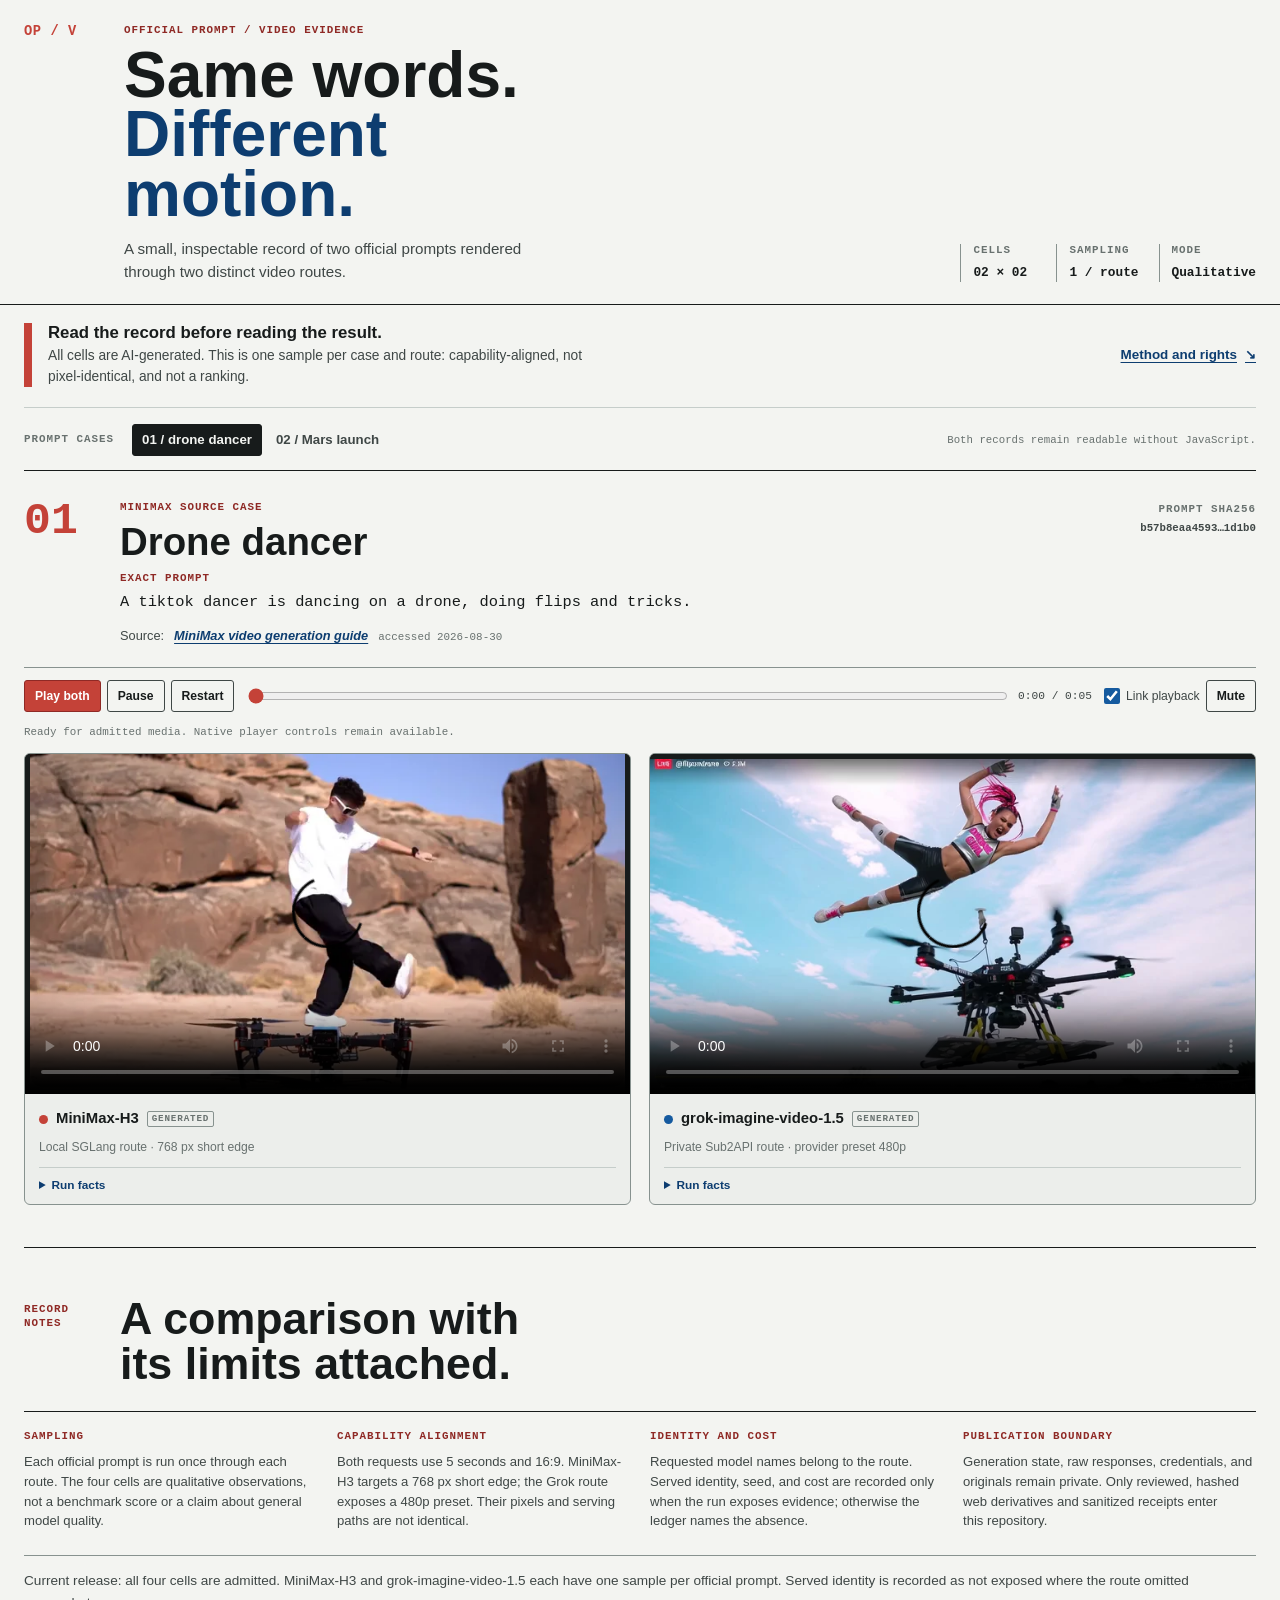
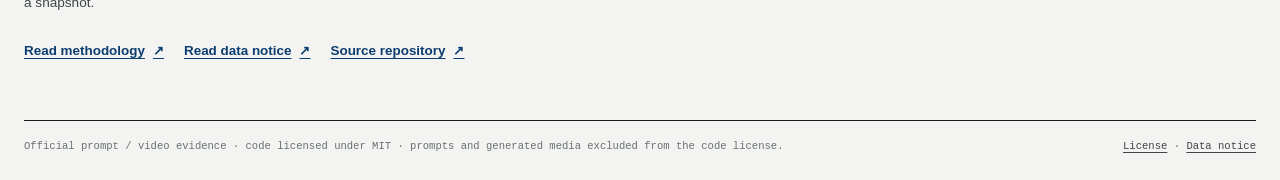
==== commit d1c3b00f: "feat: admit grok imagine cells into video gallery Complete the two-by-two sheet with Grok Imagine vi" ====
--- a/video/index.html
+++ b/video/index.html
@@ -104,15 +104,16 @@
                 </details>
               </figure>
 
-              <figure class="video-cell" data-case-id="minimax-official-01" data-route-id="grok-video" data-state="planned">
-                <div class="media-frame">
-                  <div class="planned-frame" aria-hidden="true"><span class="frame-index">B</span><span>Asset pending admission</span><span class="frame-line"></span></div>
-                  <video controls playsinline preload="metadata" poster="assets/planned-video.webp" data-asset-path="media/minimax-official-01--grok-video.mp4" data-poster-path="media/minimax-official-01--grok-video.poster.webp" data-video-player data-provider="grok-imagine-video-1.5" aria-label="grok-imagine-video-1.5 output for the drone dancer prompt">
-                    This grok-imagine-video-1.5 video is planned and will appear after private review and admission.
-                  </video>
-                </div>
-                <figcaption>
-                  <div class="provider-line"><span class="provider-dot provider-dot-blue" aria-hidden="true"></span><strong>grok-imagine-video-1.5</strong><span class="state-tag">PLANNED</span></div>
+              <figure class="video-cell" data-case-id="minimax-official-01" data-route-id="grok-video" data-state="generated">
+                <div class="media-frame">
+                  <div class="planned-frame" aria-hidden="true"><span class="frame-index">B</span><span>Admitted output</span><span class="frame-line"></span></div>
+                  <video controls playsinline preload="metadata" poster="media/minimax-official-01--grok-video.poster.webp" data-video-player data-provider="grok-imagine-video-1.5" aria-label="grok-imagine-video-1.5 output for the drone dancer prompt">
+                    <source src="media/minimax-official-01--grok-video.mp4" type="video/mp4">
+                    This grok-imagine-video-1.5 video is admitted and available with native controls.
+                  </video>
+                </div>
+                <figcaption>
+                  <div class="provider-line"><span class="provider-dot provider-dot-blue" aria-hidden="true"></span><strong>grok-imagine-video-1.5</strong><span class="state-tag">GENERATED</span></div>
                   <p>Private Sub2API route · provider preset 480p</p>
                 </figcaption>
                 <details class="facts">
@@ -188,15 +189,16 @@
                 </details>
               </figure>
 
-              <figure class="video-cell" data-case-id="xai-official-01" data-route-id="grok-video" data-state="planned">
-                <div class="media-frame">
-                  <div class="planned-frame" aria-hidden="true"><span class="frame-index">B</span><span>Asset pending admission</span><span class="frame-line"></span></div>
-                  <video controls playsinline preload="metadata" poster="assets/planned-video.webp" data-asset-path="media/xai-official-01--grok-video.mp4" data-poster-path="media/xai-official-01--grok-video.poster.webp" data-video-player data-provider="grok-imagine-video-1.5" aria-label="grok-imagine-video-1.5 output for the Mars launch prompt">
-                    This grok-imagine-video-1.5 video is planned and will appear after private review and admission.
-                  </video>
-                </div>
-                <figcaption>
-                  <div class="provider-line"><span class="provider-dot provider-dot-blue" aria-hidden="true"></span><strong>grok-imagine-video-1.5</strong><span class="state-tag">PLANNED</span></div>
+              <figure class="video-cell" data-case-id="xai-official-01" data-route-id="grok-video" data-state="generated">
+                <div class="media-frame">
+                  <div class="planned-frame" aria-hidden="true"><span class="frame-index">B</span><span>Admitted output</span><span class="frame-line"></span></div>
+                  <video controls playsinline preload="metadata" poster="media/xai-official-01--grok-video.poster.webp" data-video-player data-provider="grok-imagine-video-1.5" aria-label="grok-imagine-video-1.5 output for the Mars launch prompt">
+                    <source src="media/xai-official-01--grok-video.mp4" type="video/mp4">
+                    This grok-imagine-video-1.5 video is admitted and available with native controls.
+                  </video>
+                </div>
+                <figcaption>
+                  <div class="provider-line"><span class="provider-dot provider-dot-blue" aria-hidden="true"></span><strong>grok-imagine-video-1.5</strong><span class="state-tag">GENERATED</span></div>
                   <p>Private Sub2API route · provider preset 480p</p>
                 </figcaption>
                 <details class="facts">
@@ -239,7 +241,7 @@
             <p>Generation state, raw responses, credentials, and originals remain private. Only reviewed, hashed web derivatives and sanitized receipts enter this repository.</p>
           </div>
         </div>
-        <p class="availability-note">Current release: both MiniMax-H3 cells are admitted. The requested Grok 1.5 cells remain planned because the available private gateway does not expose that exact model.</p>
+        <p class="availability-note">Current release: all four cells are admitted. MiniMax-H3 and grok-imagine-video-1.5 each have one sample per official prompt. Served identity is recorded as not exposed where the route omitted a snapshot.</p>
         <p class="methodology-links"><a class="text-link" href="METHODOLOGY.md">Read methodology <span aria-hidden="true">↗</span></a><a class="text-link" href="DATA_NOTICE.md">Read data notice <span aria-hidden="true">↗</span></a><a class="text-link" href="https://github.com/oldwinter/official-prompt-video-gallery" rel="noreferrer">Source repository <span aria-hidden="true">↗</span></a></p>
       </section>
     </main>
--- a/video/assets/site.css
+++ b/video/assets/site.css
@@ -139,7 +139,7 @@
   margin: 0;
   font-size: clamp(2.15rem, 5vw, 4.15rem);
   font-weight: 680;
-  letter-spacing: -0.045em;
+  letter-spacing: 0;
   line-height: 0.93;
   text-wrap: balance;
 }
@@ -201,7 +201,7 @@
   margin: 0;
   font-size: 1.05rem;
   font-weight: 650;
-  letter-spacing: -0.015em;
+  letter-spacing: 0;
   line-height: 1.15;
 }
 
@@ -298,7 +298,7 @@
   font-family: "IBM Plex Mono", "SFMono-Regular", Consolas, monospace;
   font-size: 2.8rem;
   font-weight: 700;
-  letter-spacing: -0.08em;
+  letter-spacing: 0;
   line-height: 0.9;
 }
 
@@ -307,7 +307,7 @@
   color: var(--ink);
   font-size: clamp(1.65rem, 3vw, 2.55rem);
   font-weight: 670;
-  letter-spacing: -0.045em;
+  letter-spacing: 0;
   line-height: 0.98;
   text-wrap: balance;
 }
@@ -651,7 +651,7 @@
   margin: 0;
   font-size: clamp(1.7rem, 3.5vw, 2.9rem);
   font-weight: 670;
-  letter-spacing: -0.045em;
+  letter-spacing: 0;
   line-height: 1;
   text-wrap: balance;
 }
@@ -807,7 +807,7 @@
   }
 
   .comparison-toolbar {
-    grid-template-columns: 1fr auto;
+    grid-template-columns: minmax(0, 1fr) minmax(62px, auto);
     gap: 9px;
   }
 
@@ -817,6 +817,12 @@
 
   .range-wrap {
     grid-column: 1;
+    min-width: 0;
+  }
+
+  .time-readout {
+    min-width: 0;
+    font-size: 0.62rem;
   }
 
   .toolbar-options {
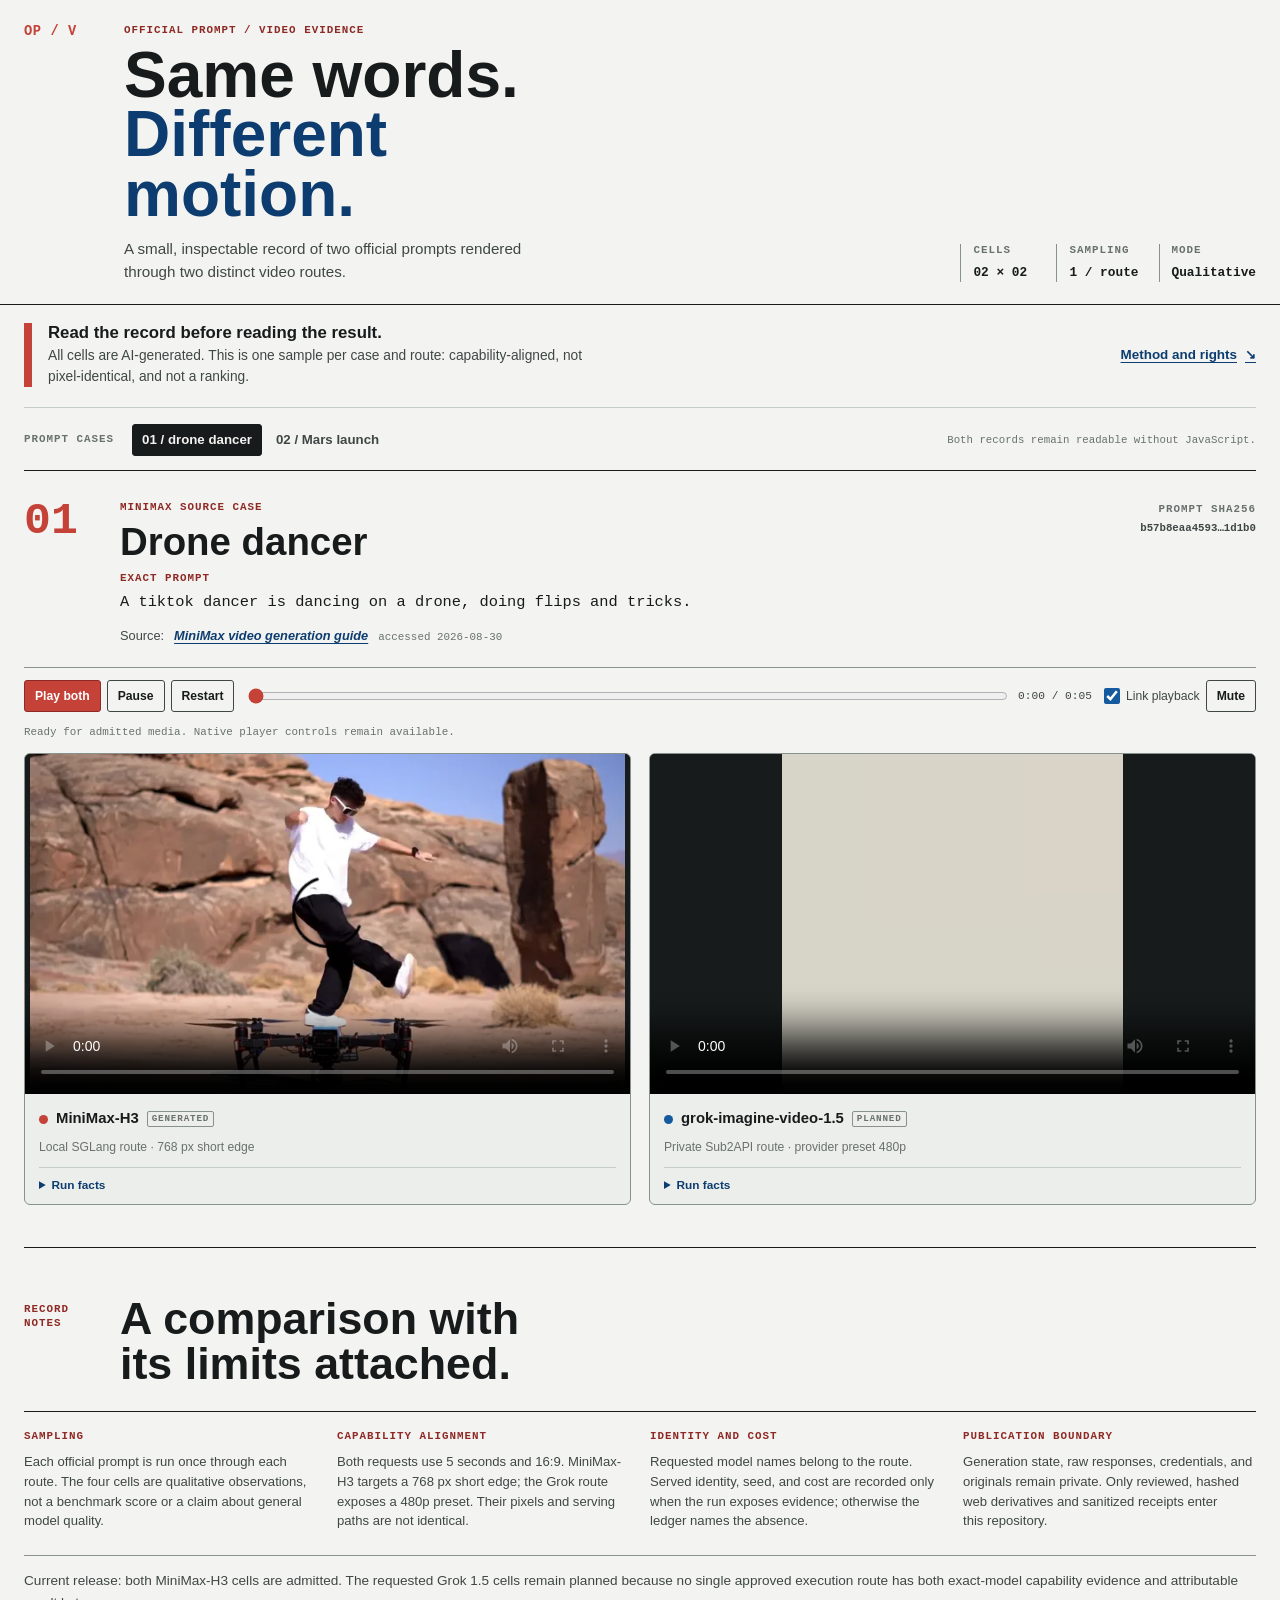
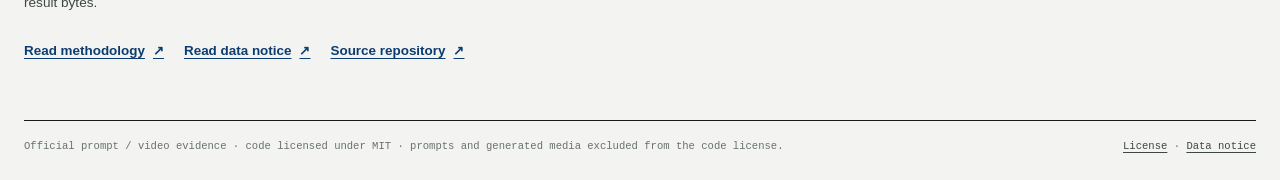
==== commit b27fee8e: "fix: require exact identity for Grok video admission" ====
--- a/video/index.html
+++ b/video/index.html
@@ -104,16 +104,15 @@
                 </details>
               </figure>
 
-              <figure class="video-cell" data-case-id="minimax-official-01" data-route-id="grok-video" data-state="generated">
-                <div class="media-frame">
-                  <div class="planned-frame" aria-hidden="true"><span class="frame-index">B</span><span>Admitted output</span><span class="frame-line"></span></div>
-                  <video controls playsinline preload="metadata" poster="media/minimax-official-01--grok-video.poster.webp" data-video-player data-provider="grok-imagine-video-1.5" aria-label="grok-imagine-video-1.5 output for the drone dancer prompt">
-                    <source src="media/minimax-official-01--grok-video.mp4" type="video/mp4">
-                    This grok-imagine-video-1.5 video is admitted and available with native controls.
-                  </video>
-                </div>
-                <figcaption>
-                  <div class="provider-line"><span class="provider-dot provider-dot-blue" aria-hidden="true"></span><strong>grok-imagine-video-1.5</strong><span class="state-tag">GENERATED</span></div>
+              <figure class="video-cell" data-case-id="minimax-official-01" data-route-id="grok-video" data-state="planned">
+                <div class="media-frame">
+                  <div class="planned-frame" aria-hidden="true"><span class="frame-index">B</span><span>Asset pending admission</span><span class="frame-line"></span></div>
+                  <video controls playsinline preload="metadata" poster="assets/planned-video.webp" data-asset-path="media/minimax-official-01--grok-video.mp4" data-poster-path="media/minimax-official-01--grok-video.poster.webp" data-video-player data-provider="grok-imagine-video-1.5" aria-label="grok-imagine-video-1.5 output for the drone dancer prompt">
+                    This grok-imagine-video-1.5 video is planned and will appear after private review and admission.
+                  </video>
+                </div>
+                <figcaption>
+                  <div class="provider-line"><span class="provider-dot provider-dot-blue" aria-hidden="true"></span><strong>grok-imagine-video-1.5</strong><span class="state-tag">PLANNED</span></div>
                   <p>Private Sub2API route · provider preset 480p</p>
                 </figcaption>
                 <details class="facts">
@@ -189,16 +188,15 @@
                 </details>
               </figure>
 
-              <figure class="video-cell" data-case-id="xai-official-01" data-route-id="grok-video" data-state="generated">
-                <div class="media-frame">
-                  <div class="planned-frame" aria-hidden="true"><span class="frame-index">B</span><span>Admitted output</span><span class="frame-line"></span></div>
-                  <video controls playsinline preload="metadata" poster="media/xai-official-01--grok-video.poster.webp" data-video-player data-provider="grok-imagine-video-1.5" aria-label="grok-imagine-video-1.5 output for the Mars launch prompt">
-                    <source src="media/xai-official-01--grok-video.mp4" type="video/mp4">
-                    This grok-imagine-video-1.5 video is admitted and available with native controls.
-                  </video>
-                </div>
-                <figcaption>
-                  <div class="provider-line"><span class="provider-dot provider-dot-blue" aria-hidden="true"></span><strong>grok-imagine-video-1.5</strong><span class="state-tag">GENERATED</span></div>
+              <figure class="video-cell" data-case-id="xai-official-01" data-route-id="grok-video" data-state="planned">
+                <div class="media-frame">
+                  <div class="planned-frame" aria-hidden="true"><span class="frame-index">B</span><span>Asset pending admission</span><span class="frame-line"></span></div>
+                  <video controls playsinline preload="metadata" poster="assets/planned-video.webp" data-asset-path="media/xai-official-01--grok-video.mp4" data-poster-path="media/xai-official-01--grok-video.poster.webp" data-video-player data-provider="grok-imagine-video-1.5" aria-label="grok-imagine-video-1.5 output for the Mars launch prompt">
+                    This grok-imagine-video-1.5 video is planned and will appear after private review and admission.
+                  </video>
+                </div>
+                <figcaption>
+                  <div class="provider-line"><span class="provider-dot provider-dot-blue" aria-hidden="true"></span><strong>grok-imagine-video-1.5</strong><span class="state-tag">PLANNED</span></div>
                   <p>Private Sub2API route · provider preset 480p</p>
                 </figcaption>
                 <details class="facts">
@@ -241,7 +239,7 @@
             <p>Generation state, raw responses, credentials, and originals remain private. Only reviewed, hashed web derivatives and sanitized receipts enter this repository.</p>
           </div>
         </div>
-        <p class="availability-note">Current release: all four cells are admitted. MiniMax-H3 and grok-imagine-video-1.5 each have one sample per official prompt. Served identity is recorded as not exposed where the route omitted a snapshot.</p>
+        <p class="availability-note">Current release: both MiniMax-H3 cells are admitted. The requested Grok 1.5 cells remain planned because no single approved execution route has both exact-model capability evidence and attributable result bytes.</p>
         <p class="methodology-links"><a class="text-link" href="METHODOLOGY.md">Read methodology <span aria-hidden="true">↗</span></a><a class="text-link" href="DATA_NOTICE.md">Read data notice <span aria-hidden="true">↗</span></a><a class="text-link" href="https://github.com/oldwinter/official-prompt-video-gallery" rel="noreferrer">Source repository <span aria-hidden="true">↗</span></a></p>
       </section>
     </main>
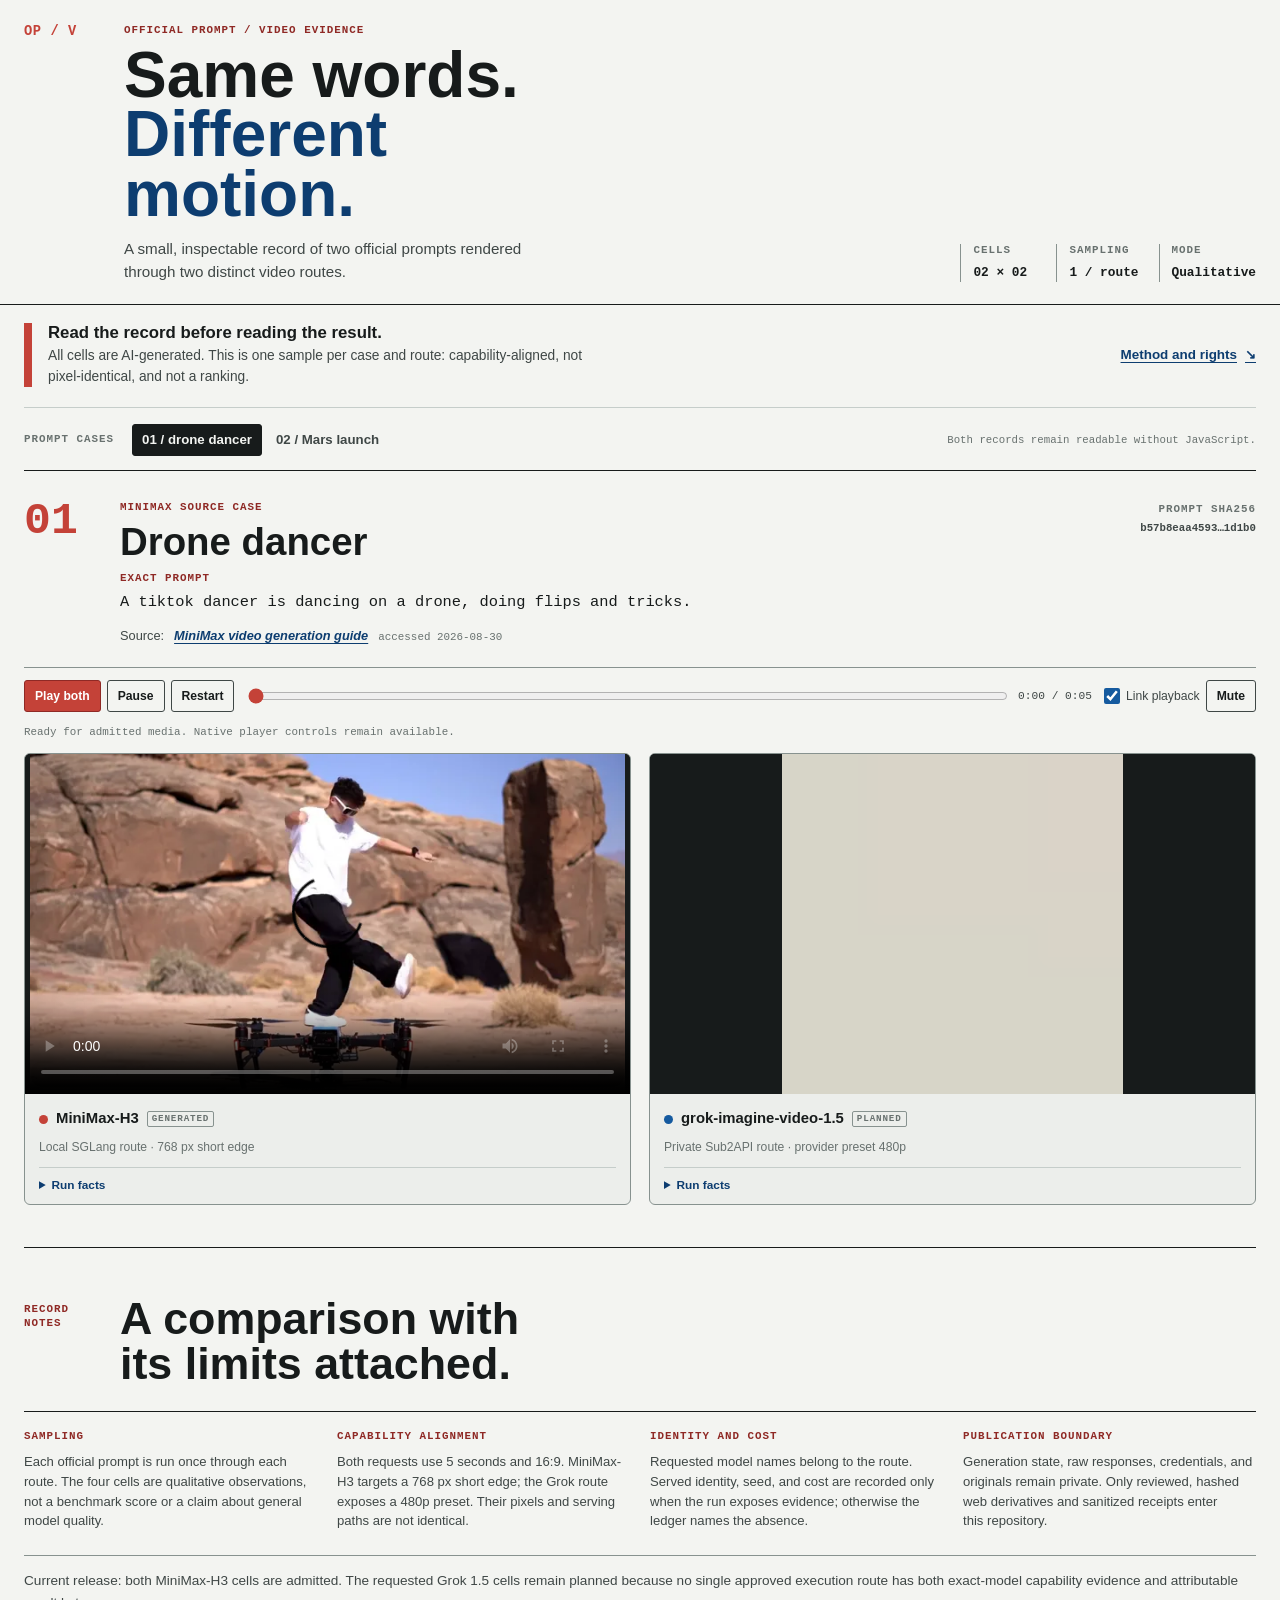
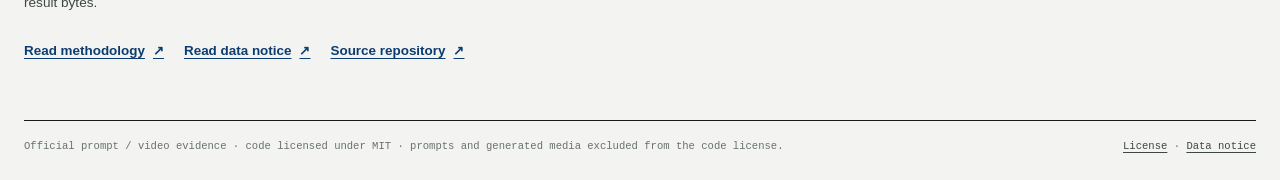
==== commit 3c682f58: "fix: stop planned cells looking playable; drop unloaded IBM Plex" ====
--- a/video/index.html
+++ b/video/index.html
@@ -107,7 +107,7 @@
               <figure class="video-cell" data-case-id="minimax-official-01" data-route-id="grok-video" data-state="planned">
                 <div class="media-frame">
                   <div class="planned-frame" aria-hidden="true"><span class="frame-index">B</span><span>Asset pending admission</span><span class="frame-line"></span></div>
-                  <video controls playsinline preload="metadata" poster="assets/planned-video.webp" data-asset-path="media/minimax-official-01--grok-video.mp4" data-poster-path="media/minimax-official-01--grok-video.poster.webp" data-video-player data-provider="grok-imagine-video-1.5" aria-label="grok-imagine-video-1.5 output for the drone dancer prompt">
+                  <video playsinline preload="none" poster="assets/planned-video.webp" data-asset-path="media/minimax-official-01--grok-video.mp4" data-poster-path="media/minimax-official-01--grok-video.poster.webp" data-provider="grok-imagine-video-1.5" aria-label="Planned grok-imagine-video-1.5 cell for the drone dancer prompt">
                     This grok-imagine-video-1.5 video is planned and will appear after private review and admission.
                   </video>
                 </div>
@@ -191,7 +191,7 @@
               <figure class="video-cell" data-case-id="xai-official-01" data-route-id="grok-video" data-state="planned">
                 <div class="media-frame">
                   <div class="planned-frame" aria-hidden="true"><span class="frame-index">B</span><span>Asset pending admission</span><span class="frame-line"></span></div>
-                  <video controls playsinline preload="metadata" poster="assets/planned-video.webp" data-asset-path="media/xai-official-01--grok-video.mp4" data-poster-path="media/xai-official-01--grok-video.poster.webp" data-video-player data-provider="grok-imagine-video-1.5" aria-label="grok-imagine-video-1.5 output for the Mars launch prompt">
+                  <video playsinline preload="none" poster="assets/planned-video.webp" data-asset-path="media/xai-official-01--grok-video.mp4" data-poster-path="media/xai-official-01--grok-video.poster.webp" data-provider="grok-imagine-video-1.5" aria-label="Planned grok-imagine-video-1.5 cell for the Mars launch prompt">
                     This grok-imagine-video-1.5 video is planned and will appear after private review and admission.
                   </video>
                 </div>
--- a/video/assets/site.css
+++ b/video/assets/site.css
@@ -25,6 +25,7 @@
 html {
   background: var(--paper);
   color: var(--ink);
+  color-scheme: light;
   scroll-behavior: smooth;
 }
 
@@ -32,7 +33,7 @@
   min-width: 320px;
   margin: 0;
   background: var(--paper);
-  font-family: "IBM Plex Sans", "Helvetica Neue", sans-serif;
+  font-family: "Helvetica Neue", Helvetica, Arial, sans-serif;
   font-size: 1rem;
   line-height: 1.5;
   text-wrap: pretty;
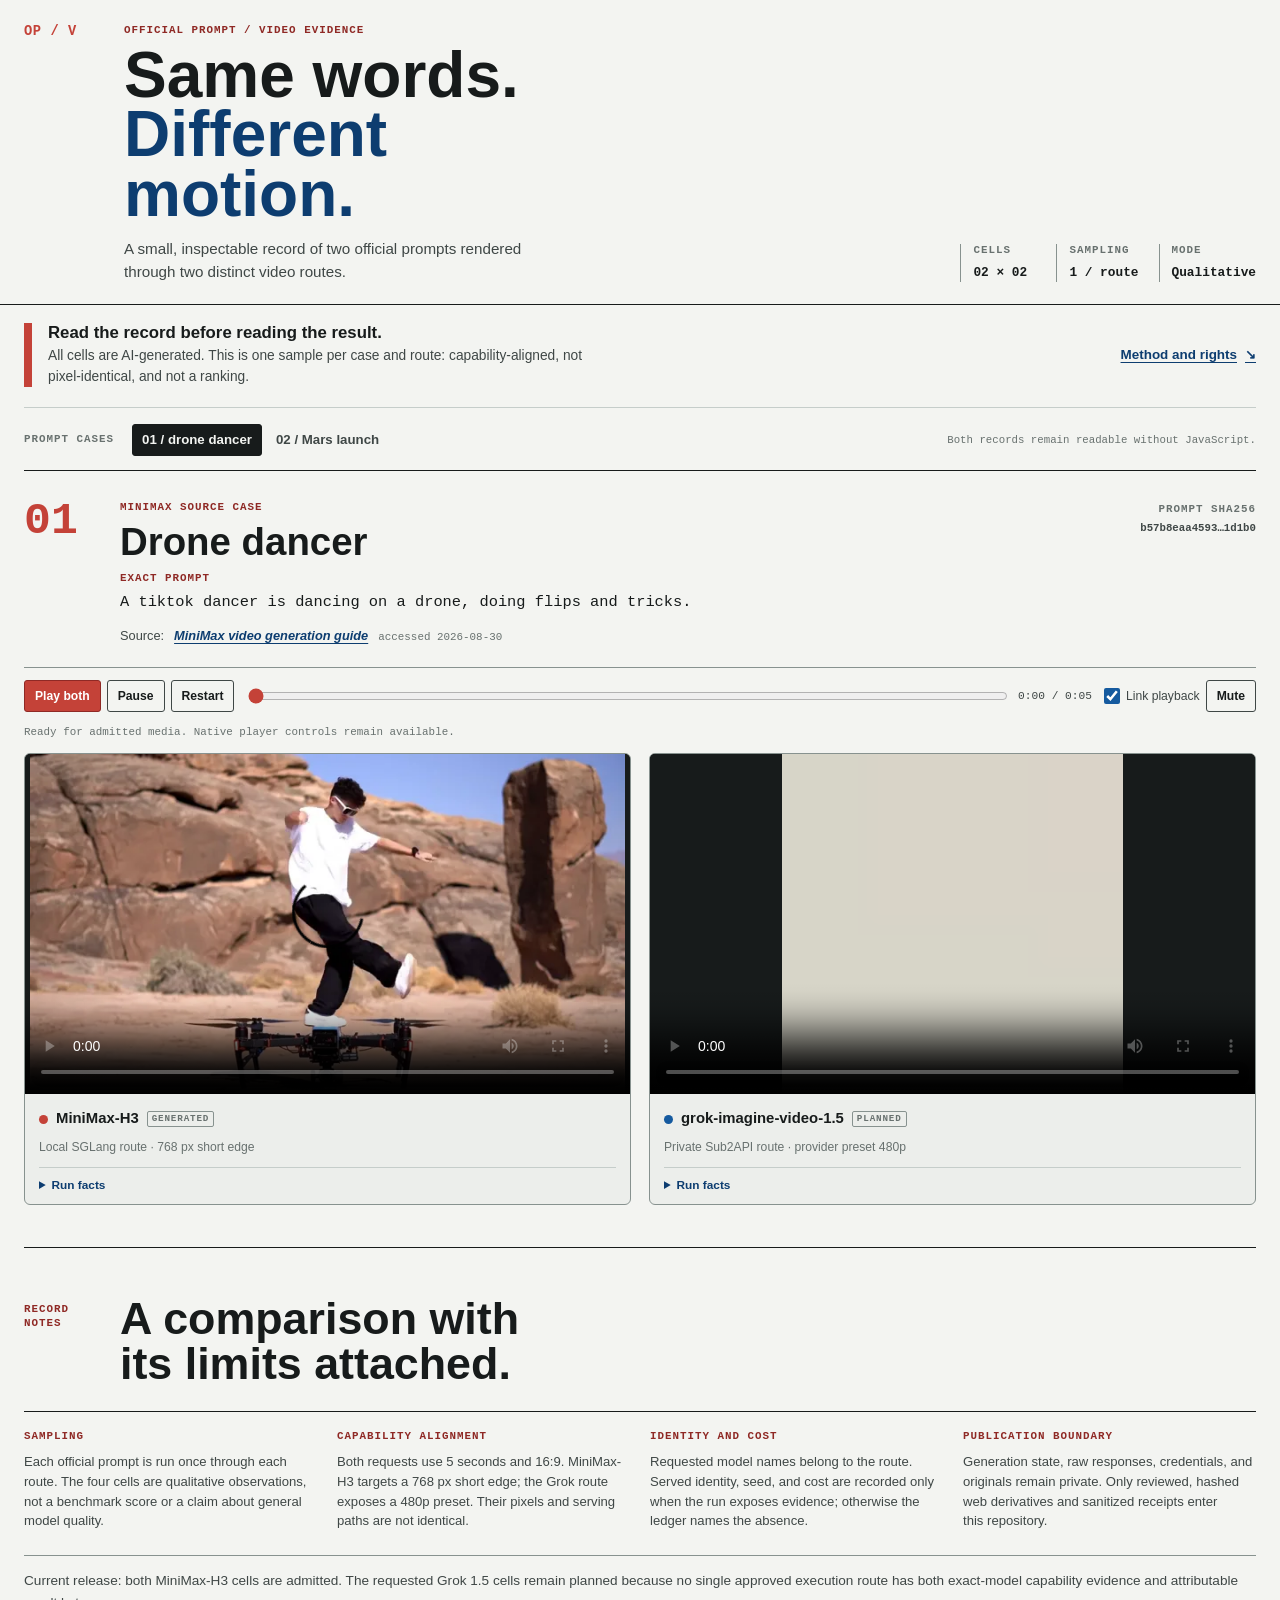
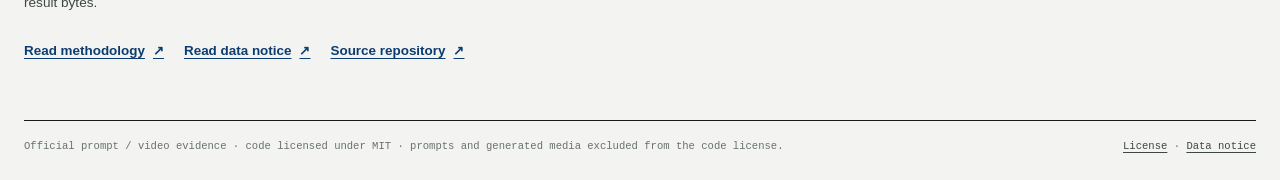
==== commit 5d3e8dcb: "merge: import official-prompt-video-gallery into video/ with history" ====
--- a/video/index.html
+++ b/video/index.html
@@ -107,7 +107,7 @@
               <figure class="video-cell" data-case-id="minimax-official-01" data-route-id="grok-video" data-state="planned">
                 <div class="media-frame">
                   <div class="planned-frame" aria-hidden="true"><span class="frame-index">B</span><span>Asset pending admission</span><span class="frame-line"></span></div>
-                  <video playsinline preload="none" poster="assets/planned-video.webp" data-asset-path="media/minimax-official-01--grok-video.mp4" data-poster-path="media/minimax-official-01--grok-video.poster.webp" data-provider="grok-imagine-video-1.5" aria-label="Planned grok-imagine-video-1.5 cell for the drone dancer prompt">
+                  <video controls playsinline preload="metadata" poster="assets/planned-video.webp" data-asset-path="media/minimax-official-01--grok-video.mp4" data-poster-path="media/minimax-official-01--grok-video.poster.webp" data-video-player data-provider="grok-imagine-video-1.5" aria-label="grok-imagine-video-1.5 output for the drone dancer prompt">
                     This grok-imagine-video-1.5 video is planned and will appear after private review and admission.
                   </video>
                 </div>
@@ -191,7 +191,7 @@
               <figure class="video-cell" data-case-id="xai-official-01" data-route-id="grok-video" data-state="planned">
                 <div class="media-frame">
                   <div class="planned-frame" aria-hidden="true"><span class="frame-index">B</span><span>Asset pending admission</span><span class="frame-line"></span></div>
-                  <video playsinline preload="none" poster="assets/planned-video.webp" data-asset-path="media/xai-official-01--grok-video.mp4" data-poster-path="media/xai-official-01--grok-video.poster.webp" data-provider="grok-imagine-video-1.5" aria-label="Planned grok-imagine-video-1.5 cell for the Mars launch prompt">
+                  <video controls playsinline preload="metadata" poster="assets/planned-video.webp" data-asset-path="media/xai-official-01--grok-video.mp4" data-poster-path="media/xai-official-01--grok-video.poster.webp" data-video-player data-provider="grok-imagine-video-1.5" aria-label="grok-imagine-video-1.5 output for the Mars launch prompt">
                     This grok-imagine-video-1.5 video is planned and will appear after private review and admission.
                   </video>
                 </div>
--- a/video/assets/site.css
+++ b/video/assets/site.css
@@ -25,7 +25,6 @@
 html {
   background: var(--paper);
   color: var(--ink);
-  color-scheme: light;
   scroll-behavior: smooth;
 }
 
@@ -33,7 +32,7 @@
   min-width: 320px;
   margin: 0;
   background: var(--paper);
-  font-family: "Helvetica Neue", Helvetica, Arial, sans-serif;
+  font-family: "IBM Plex Sans", "Helvetica Neue", sans-serif;
   font-size: 1rem;
   line-height: 1.5;
   text-wrap: pretty;
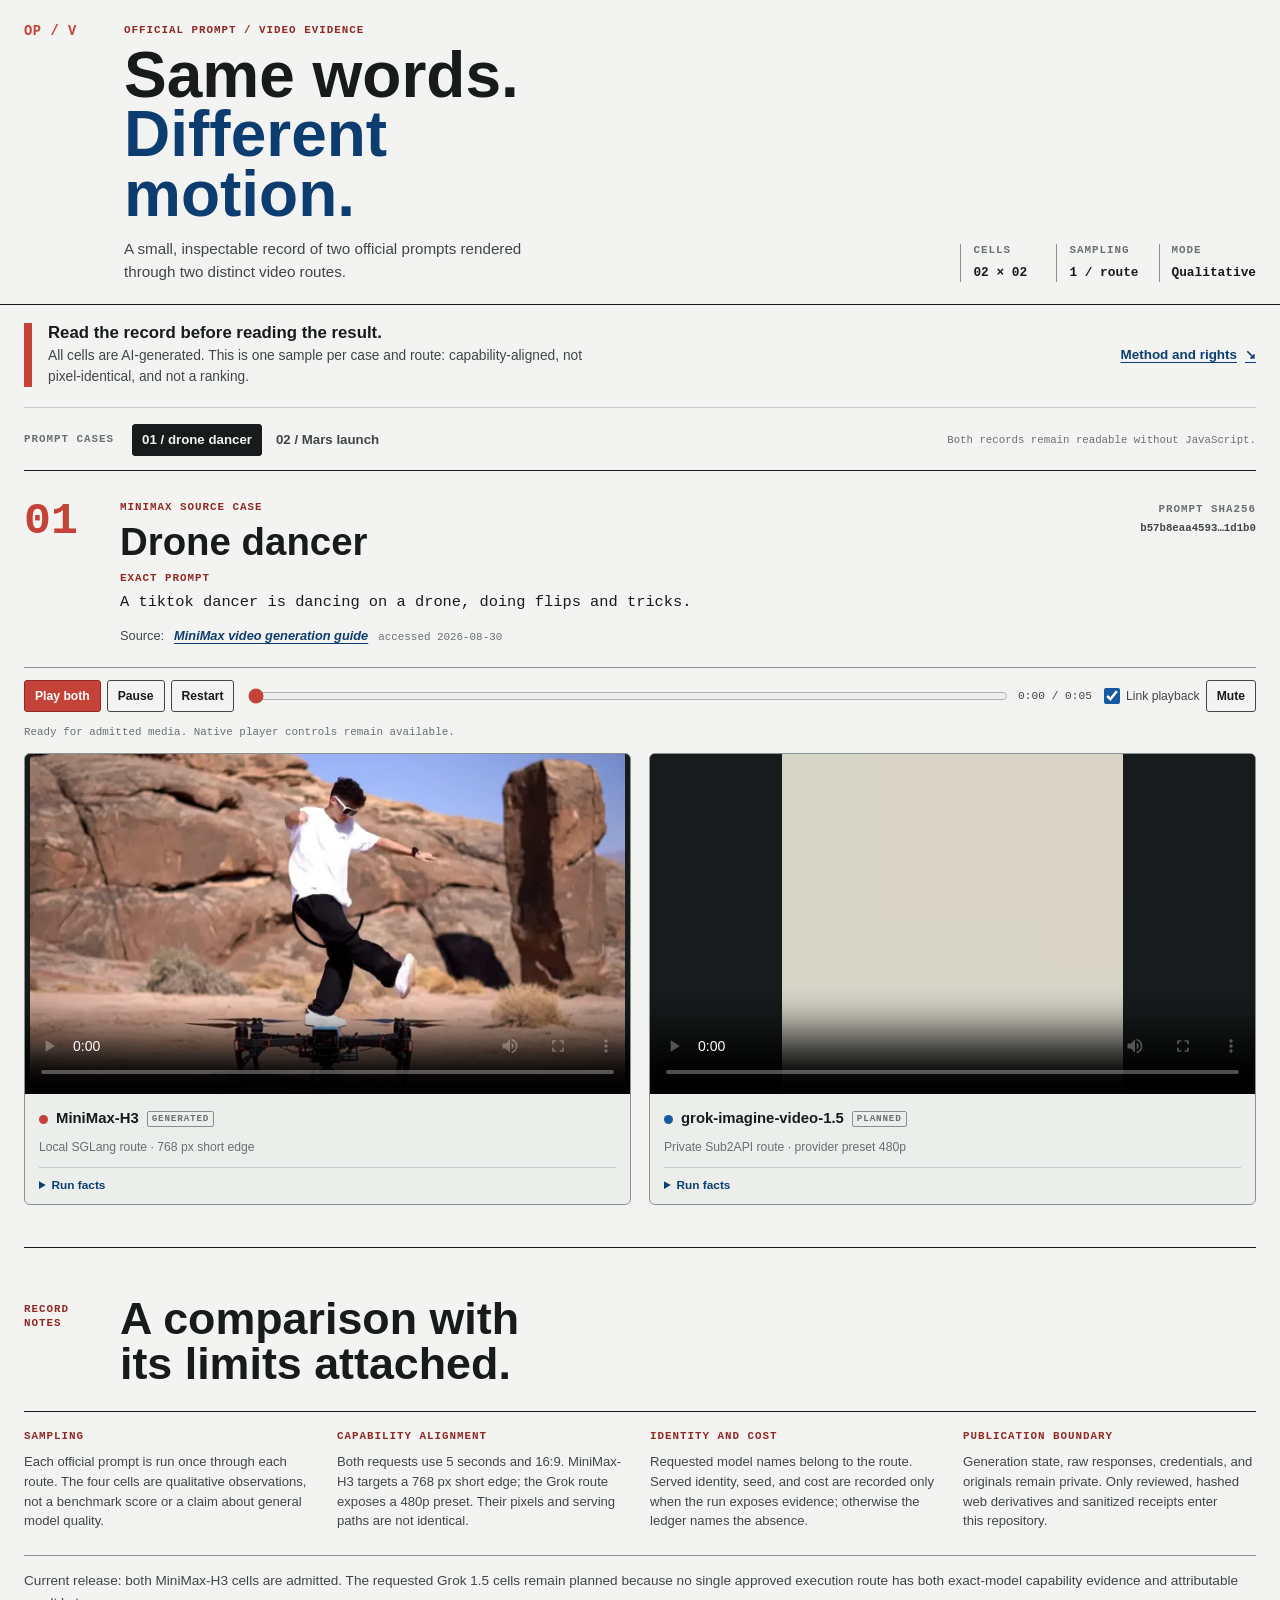
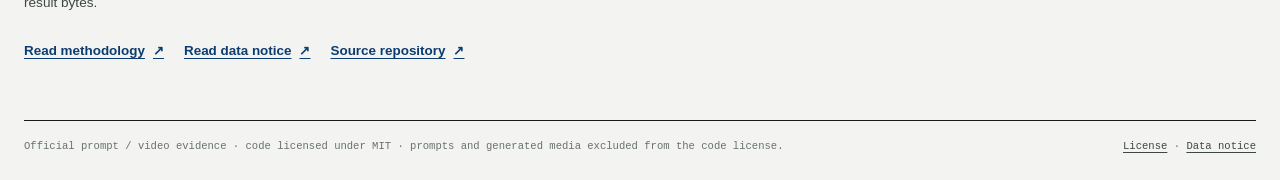
==== commit 51107396: "chore: integrate image and video galleries into one repository - Root landing page linking image/ an" ====
--- a/video/index.html
+++ b/video/index.html
@@ -240,7 +240,7 @@
           </div>
         </div>
         <p class="availability-note">Current release: both MiniMax-H3 cells are admitted. The requested Grok 1.5 cells remain planned because no single approved execution route has both exact-model capability evidence and attributable result bytes.</p>
-        <p class="methodology-links"><a class="text-link" href="METHODOLOGY.md">Read methodology <span aria-hidden="true">↗</span></a><a class="text-link" href="DATA_NOTICE.md">Read data notice <span aria-hidden="true">↗</span></a><a class="text-link" href="https://github.com/oldwinter/official-prompt-video-gallery" rel="noreferrer">Source repository <span aria-hidden="true">↗</span></a></p>
+        <p class="methodology-links"><a class="text-link" href="METHODOLOGY.md">Read methodology <span aria-hidden="true">↗</span></a><a class="text-link" href="DATA_NOTICE.md">Read data notice <span aria-hidden="true">↗</span></a><a class="text-link" href="https://github.com/oldwinter/official-prompt-gallery/tree/main/video" rel="noreferrer">Source repository <span aria-hidden="true">↗</span></a></p>
       </section>
     </main>
 
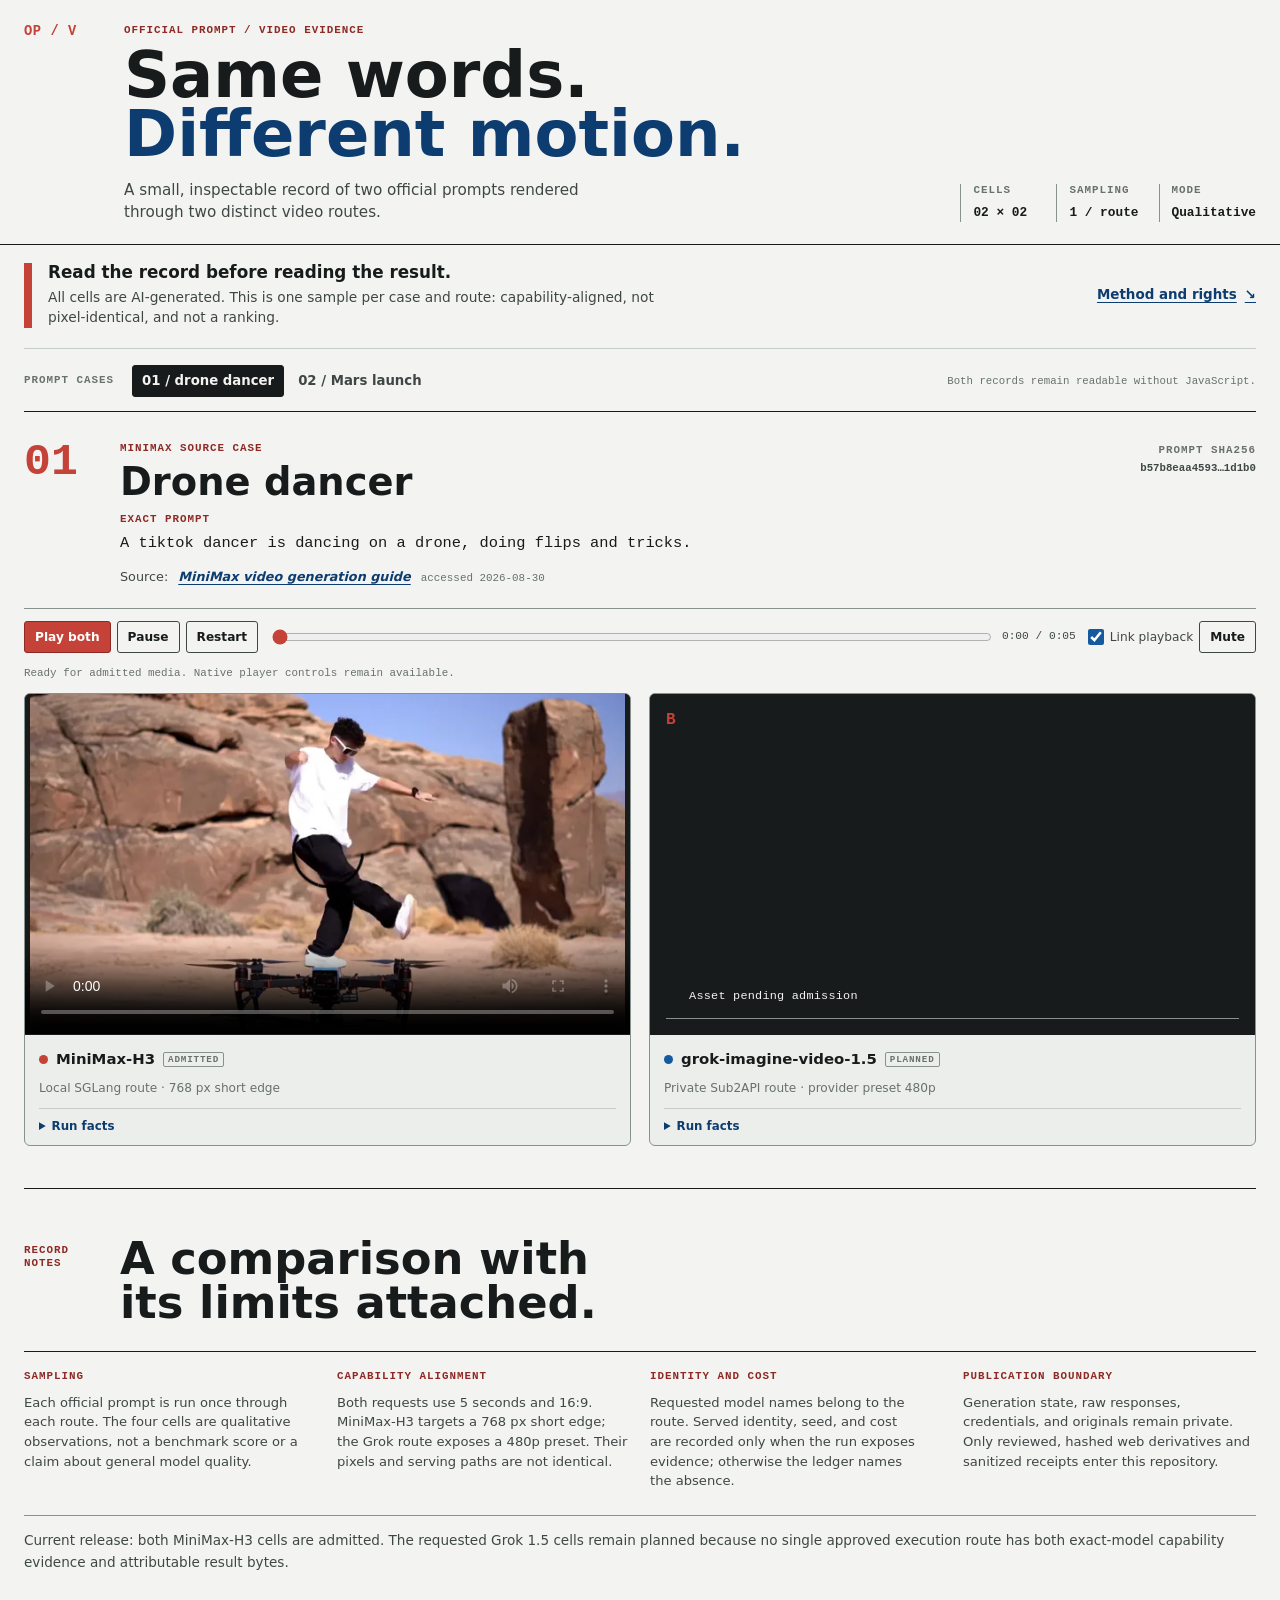
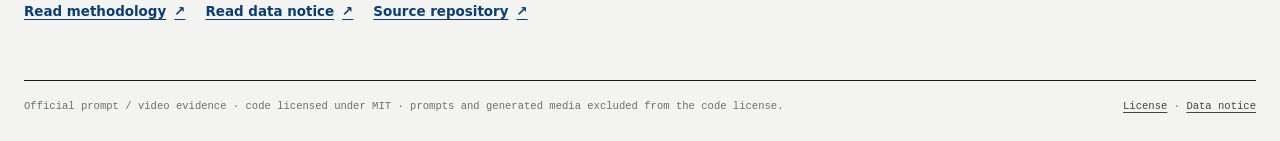
==== commit 13bee74f: "fix: keep planned cells inert and label admitted cells ADMITTED (#8, #13, #18) Planned video cells r" ====
--- a/video/index.html
+++ b/video/index.html
@@ -88,7 +88,7 @@
                   </video>
                 </div>
                 <figcaption>
-                  <div class="provider-line"><span class="provider-dot provider-dot-red" aria-hidden="true"></span><strong>MiniMax-H3</strong><span class="state-tag">GENERATED</span></div>
+                  <div class="provider-line"><span class="provider-dot provider-dot-red" aria-hidden="true"></span><strong>MiniMax-H3</strong><span class="state-tag">ADMITTED</span></div>
                   <p>Local SGLang route · 768 px short edge</p>
                 </figcaption>
                 <details class="facts">
@@ -104,12 +104,9 @@
                 </details>
               </figure>
 
-              <figure class="video-cell" data-case-id="minimax-official-01" data-route-id="grok-video" data-state="planned">
-                <div class="media-frame">
-                  <div class="planned-frame" aria-hidden="true"><span class="frame-index">B</span><span>Asset pending admission</span><span class="frame-line"></span></div>
-                  <video controls playsinline preload="metadata" poster="assets/planned-video.webp" data-asset-path="media/minimax-official-01--grok-video.mp4" data-poster-path="media/minimax-official-01--grok-video.poster.webp" data-video-player data-provider="grok-imagine-video-1.5" aria-label="grok-imagine-video-1.5 output for the drone dancer prompt">
-                    This grok-imagine-video-1.5 video is planned and will appear after private review and admission.
-                  </video>
+              <figure class="video-cell" data-case-id="minimax-official-01" data-route-id="grok-video" data-state="planned" data-asset-path="media/minimax-official-01--grok-video.mp4" data-poster-path="media/minimax-official-01--grok-video.poster.webp">
+                <div class="media-frame">
+                  <div class="planned-frame" role="img" aria-label="grok-imagine-video-1.5 output for the drone dancer prompt is pending admission"><span class="frame-index">B</span><span>Asset pending admission</span><span class="frame-line"></span></div>
                 </div>
                 <figcaption>
                   <div class="provider-line"><span class="provider-dot provider-dot-blue" aria-hidden="true"></span><strong>grok-imagine-video-1.5</strong><span class="state-tag">PLANNED</span></div>
@@ -172,7 +169,7 @@
                   </video>
                 </div>
                 <figcaption>
-                  <div class="provider-line"><span class="provider-dot provider-dot-red" aria-hidden="true"></span><strong>MiniMax-H3</strong><span class="state-tag">GENERATED</span></div>
+                  <div class="provider-line"><span class="provider-dot provider-dot-red" aria-hidden="true"></span><strong>MiniMax-H3</strong><span class="state-tag">ADMITTED</span></div>
                   <p>Local SGLang route · 768 px short edge</p>
                 </figcaption>
                 <details class="facts">
@@ -188,12 +185,9 @@
                 </details>
               </figure>
 
-              <figure class="video-cell" data-case-id="xai-official-01" data-route-id="grok-video" data-state="planned">
-                <div class="media-frame">
-                  <div class="planned-frame" aria-hidden="true"><span class="frame-index">B</span><span>Asset pending admission</span><span class="frame-line"></span></div>
-                  <video controls playsinline preload="metadata" poster="assets/planned-video.webp" data-asset-path="media/xai-official-01--grok-video.mp4" data-poster-path="media/xai-official-01--grok-video.poster.webp" data-video-player data-provider="grok-imagine-video-1.5" aria-label="grok-imagine-video-1.5 output for the Mars launch prompt">
-                    This grok-imagine-video-1.5 video is planned and will appear after private review and admission.
-                  </video>
+              <figure class="video-cell" data-case-id="xai-official-01" data-route-id="grok-video" data-state="planned" data-asset-path="media/xai-official-01--grok-video.mp4" data-poster-path="media/xai-official-01--grok-video.poster.webp">
+                <div class="media-frame">
+                  <div class="planned-frame" role="img" aria-label="grok-imagine-video-1.5 output for the Mars launch prompt is pending admission"><span class="frame-index">B</span><span>Asset pending admission</span><span class="frame-line"></span></div>
                 </div>
                 <figcaption>
                   <div class="provider-line"><span class="provider-dot provider-dot-blue" aria-hidden="true"></span><strong>grok-imagine-video-1.5</strong><span class="state-tag">PLANNED</span></div>
--- a/video/assets/site.css
+++ b/video/assets/site.css
@@ -16,6 +16,7 @@
   --radius-control: 3px;
   --radius-frame: 6px;
   --shadow-menu: 0 12px 28px rgba(23, 27, 27, 0.14);
+  color-scheme: light;
 }
 
 * {
@@ -32,7 +33,7 @@
   min-width: 320px;
   margin: 0;
   background: var(--paper);
-  font-family: "IBM Plex Sans", "Helvetica Neue", sans-serif;
+  font-family: "Helvetica Neue", -apple-system, system-ui, sans-serif;
   font-size: 1rem;
   line-height: 1.5;
   text-wrap: pretty;
@@ -105,7 +106,7 @@
 .masthead-mark {
   align-self: start;
   color: var(--signal);
-  font-family: "IBM Plex Mono", "SFMono-Regular", Consolas, monospace;
+  font-family: "SFMono-Regular", "SF Mono", Consolas, "Liberation Mono", monospace;
   font-size: 0.86rem;
   font-weight: 700;
   letter-spacing: 0.04em;
@@ -121,7 +122,7 @@
 .case-hash,
 .facts-list dt,
 .methodology-grid h3 {
-  font-family: "IBM Plex Mono", "SFMono-Regular", Consolas, monospace;
+  font-family: "SFMono-Regular", "SF Mono", Consolas, "Liberation Mono", monospace;
   font-size: 0.68rem;
   font-weight: 700;
   letter-spacing: 0.09em;
@@ -177,7 +178,7 @@
 .header-ledger dd {
   margin: 0;
   color: var(--ink);
-  font-family: "IBM Plex Mono", "SFMono-Regular", Consolas, monospace;
+  font-family: "SFMono-Regular", "SF Mono", Consolas, "Liberation Mono", monospace;
   font-size: 0.8rem;
   font-weight: 700;
 }
@@ -267,7 +268,7 @@
 .case-nav-note {
   margin-left: auto;
   color: var(--muted);
-  font-family: "IBM Plex Mono", "SFMono-Regular", Consolas, monospace;
+  font-family: "SFMono-Regular", "SF Mono", Consolas, "Liberation Mono", monospace;
   font-size: 0.67rem;
   text-align: right;
 }
@@ -295,7 +296,7 @@
 
 .case-number {
   color: var(--signal);
-  font-family: "IBM Plex Mono", "SFMono-Regular", Consolas, monospace;
+  font-family: "SFMono-Regular", "SF Mono", Consolas, "Liberation Mono", monospace;
   font-size: 2.8rem;
   font-weight: 700;
   letter-spacing: 0;
@@ -316,7 +317,7 @@
   max-width: 70ch;
   margin: 12px 0 0;
   color: var(--ink);
-  font-family: "IBM Plex Mono", "SFMono-Regular", Consolas, monospace;
+  font-family: "SFMono-Regular", "SF Mono", Consolas, "Liberation Mono", monospace;
   font-size: clamp(0.82rem, 1.2vw, 0.96rem);
   line-height: 1.5;
 }
@@ -345,7 +346,7 @@
 
 .citation-date {
   color: var(--muted);
-  font-family: "IBM Plex Mono", "SFMono-Regular", Consolas, monospace;
+  font-family: "SFMono-Regular", "SF Mono", Consolas, "Liberation Mono", monospace;
   font-size: 0.68rem;
 }
 
@@ -451,7 +452,7 @@
 .time-readout {
   min-width: 72px;
   color: var(--ink-soft);
-  font-family: "IBM Plex Mono", "SFMono-Regular", Consolas, monospace;
+  font-family: "SFMono-Regular", "SF Mono", Consolas, "Liberation Mono", monospace;
   font-size: 0.7rem;
   text-align: right;
   white-space: nowrap;
@@ -461,7 +462,7 @@
   min-height: 1.4em;
   margin: 0 0 12px;
   color: var(--muted);
-  font-family: "IBM Plex Mono", "SFMono-Regular", Consolas, monospace;
+  font-family: "SFMono-Regular", "SF Mono", Consolas, "Liberation Mono", monospace;
   font-size: 0.68rem;
 }
 
@@ -519,7 +520,7 @@
   padding: 16px;
   background: var(--ink);
   color: var(--paper);
-  font-family: "IBM Plex Mono", "SFMono-Regular", Consolas, monospace;
+  font-family: "SFMono-Regular", "SF Mono", Consolas, "Liberation Mono", monospace;
   font-size: 0.74rem;
   letter-spacing: 0.02em;
 }
@@ -698,7 +699,7 @@
   border-top: 1px solid var(--ink);
   padding-block: 18px 26px;
   color: var(--muted);
-  font-family: "IBM Plex Mono", "SFMono-Regular", Consolas, monospace;
+  font-family: "SFMono-Regular", "SF Mono", Consolas, "Liberation Mono", monospace;
   font-size: 0.66rem;
 }
 
